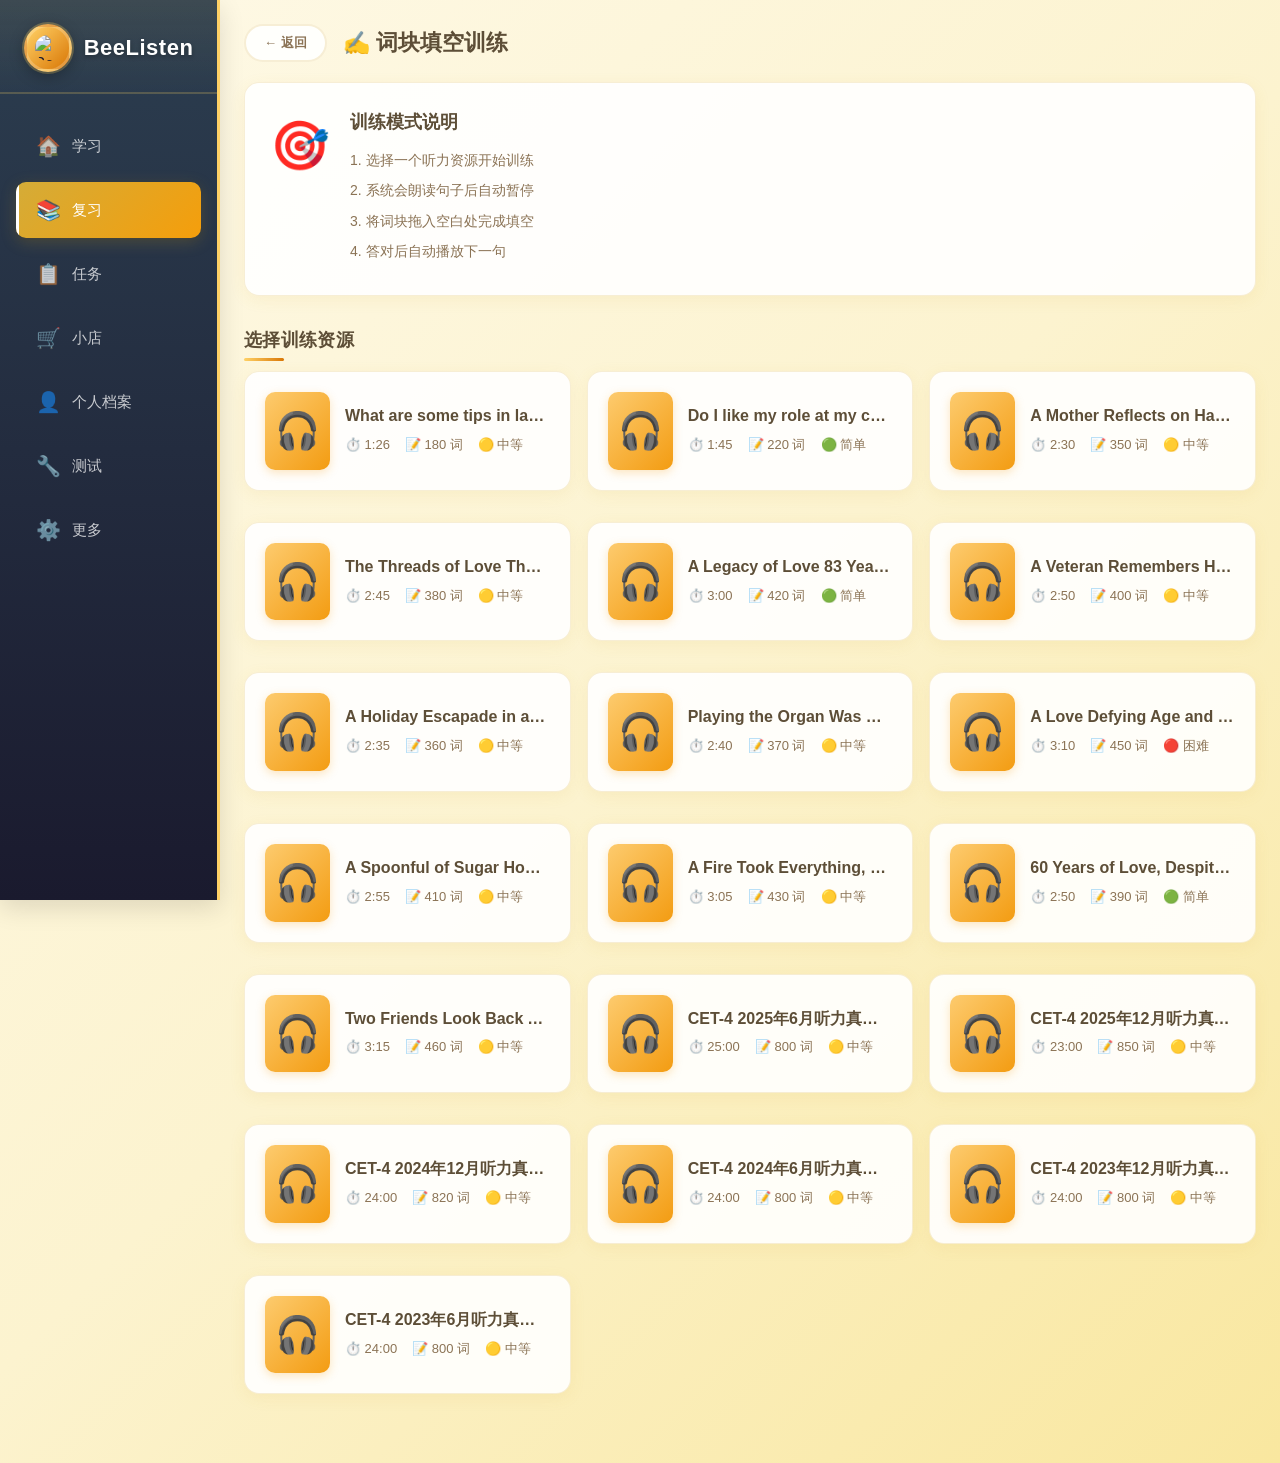
==== word-fill-training.html @ 82bcfa4d "🐝 Beelisten V3 发布 - 考试精听模式 + 词块填空 + 学习报告 + 商店系统" ====
<!DOCTYPE html>
<html lang="zh-CN">
<head>
    <meta charset="UTF-8">
    <meta name="viewport" content="width=device-width, initial-scale=1.0">
    <title>词块填空训练 | BeeListen</title>
    
    <!-- CSS模块化引入 -->
    <link rel="stylesheet" href="../css/variables.css">
    <link rel="stylesheet" href="../css/reset.css">
    <link rel="stylesheet" href="../css/layout.css">
    <link rel="stylesheet" href="../css/sidebar.css">
    <link rel="stylesheet" href="../css/player.css">
    <link rel="stylesheet" href="../css/training.css">
    <link rel="stylesheet" href="../css/components.css">
    <link rel="stylesheet" href="../css/animations.css">
    
    <!-- Phosphor Icons -->
    <script defer src="https://unpkg.com/@phosphor-icons/web@2.1.1/src/index.js"></script>
</head>
<body>
    <div class="container">
        <!-- 侧边栏 -->
        <div class="sidebar">
            <div class="sidebar-header">
                <div class="logo-container">
                    <img src="../assets/images/英语学习 IP 形象设1计.png" alt="BeeListen Logo" class="logo-image">
                    <h1 class="logo">BeeListen</h1>
                </div>
            </div>
            <div class="sidebar-menu">
                <div class="menu-item" data-page="learn">
                    <span class="menu-icon">🏠</span>
                    <span class="menu-text">学习</span>
                </div>
                <div class="menu-item active" data-page="review">
                    <span class="menu-icon">📚</span>
                    <span class="menu-text">复习</span>
                </div>
                <div class="menu-item" data-page="task">
                    <span class="menu-icon">📋</span>
                    <span class="menu-text">任务</span>
                </div>
                <div class="menu-item" data-page="shop">
                    <span class="menu-icon">🛒</span>
                    <span class="menu-text">小店</span>
                </div>
                <div class="menu-item" data-page="profile">
                    <span class="menu-icon">👤</span>
                    <span class="menu-text">个人档案</span>
                </div>
                <div class="menu-item" data-page="test">
                    <span class="menu-icon">🔧</span>
                    <span class="menu-text">测试</span>
                </div>
                <div class="menu-item" data-page="more">
                    <span class="menu-icon">⚙️</span>
                    <span class="menu-text">更多</span>
                </div>
            </div>
        </div>
        
        <!-- 主内容区域 -->
        <div class="main-content">
            <div class="page-content" id="wordFillTrainingPage">
                <!-- 页面头部 -->
                <div class="page-header">
                    <button class="back-btn" onclick="window.location.href='word-fill-select.html'">← 返回选择</button>
                    <h2 id="trainingTitle">✍️ 词块填空训练</h2>
                    <div class="training-progress" id="trainingProgress">1/10</div>
                </div>
                
                <!-- 音频播放器区域 -->
                <div class="training-player-section">
                    <audio id="trainingAudio"></audio>
                    <div class="training-player-controls">
                        <button id="playPauseBtn" class="training-control-btn">
                            <i class="ph ph-play"></i> 播放
                        </button>
                        <button id="replayBtn" class="training-control-btn secondary">
                            <i class="ph ph-repeat"></i> 重播
                        </button>
                        <div class="training-progress-bar">
                            <div class="training-progress-filled" id="progressFilled"></div>
                        </div>
                        <span id="timeDisplay">0:00 / 0:00</span>
                    </div>
                </div>
                
                <!-- 训练练习区域 -->
                <div class="training-exercise-section">
                    <!-- 句子显示区域 -->
                    <div class="sentence-container">
                        <div class="sentence-label">当前句子：</div>
                        <div class="sentence-content" id="sentenceContent">
                            <div class="loading-text">正在加载训练内容...</div>
                        </div>
                        <div class="translation-control">
                            <button id="showTranslationBtn" class="translation-toggle-btn">
                                <i class="ph ph-translate"></i> 显示翻译
                            </button>
                            <div class="sentence-translation hidden" id="sentenceTranslation"></div>
                        </div>
                    </div>
                    
                    <!-- 词块候选区 -->
                    <div class="candidates-container">
                        <div class="candidates-label">拖拽词块填入空白处：</div>
                        <div class="candidates-list" id="candidatesList">
                            <!-- 词块将通过JavaScript动态生成 -->
                        </div>
                    </div>
                    
                    <!-- 操作按钮 -->
                    <div class="training-actions">
                        <!-- 道具区域 -->
                        <div class="training-items-section">
                            <div class="items-label">🎒 道具：</div>
                            <div class="items-list" id="itemsList">
                                <!-- 道具按钮由 JS 动态生成 -->
                            </div>
                        </div>
                        
                        <div class="action-buttons-row">
                            <button id="checkAnswerBtn" class="training-action-btn check-btn">
                                <i class="ph ph-check-circle"></i> 检查答案
                            </button>
                            <button id="nextSentenceBtn" class="training-action-btn next-btn" disabled>
                                <i class="ph ph-arrow-right"></i> 下一句
                            </button>
                            <button id="resetBtn" class="training-action-btn reset-btn">
                                <i class="ph ph-arrow-counter-clockwise"></i> 重置
                            </button>
                        </div>
                    </div>
                    
                    <!-- 结果显示 -->
                    <div class="result-container" id="resultContainer"></div>
                </div>
                
                <!-- 训练统计 -->
                <div class="training-stats">
                    <div class="stat-item">
                        <span class="stat-label">进度</span>
                        <span class="stat-value" id="progressStat">1/10</span>
                    </div>
                    <div class="stat-item">
                        <span class="stat-label">正确</span>
                        <span class="stat-value correct" id="correctStat">0</span>
                    </div>
                    <div class="stat-item">
                        <span class="stat-label">错误</span>
                        <span class="stat-value wrong" id="wrongStat">0</span>
                    </div>
                </div>
            </div>
        </div>
    </div>
    
    <script type="module" src="../js/word-fill-training.js"></script>
</body>
</html>
---- css/variables.css ----
/* ========================================
   CSS变量文件 - 设计系统基础
   
   【用途说明】
   这个文件定义了整个网站的设计系统基础变量，包括：
   - 颜色系统（蜜蜂风格主题色）
   - 间距系统（4px基准）
   - 圆角系统
   - 过渡动画时长
   - 字体系统
   
   【修改指南】
   - 改主题颜色：修改 --honey-* 和 --bee-* 变量
   - 改间距：修改 --space-* 变量
   - 改圆角：修改 --radius-* 变量
   - 改字体：修改 --font-* 变量
   
   【注意事项】
   - 此文件应该在其他CSS文件之前引入
   - 修改此文件会影响全局样式
   ======================================== */

:root {
    /* ========================================
       蜜蜂风格主题色
       ======================================== */
    
    /* 主色调 - 蜂蜜黄系列 */
    --honey-yellow: #FFD166;           /* 主蜂蜜黄 */
    --honey-yellow-light: #FFE4A1;     /* 浅蜂蜜黄 */
    --honey-yellow-dark: #E5B85C;      /* 深蜂蜜黄 */
    
    /* 辅助色 - 蜜蜂黑系列 */
    --bee-black: #1a1a2e;              /* 蜜蜂黑（深色背景） */
    --bee-black-light: #2c3e50;        /* 浅蜜蜂黑 */
    
    /* 背景色 - 蜂巢白系列 */
    --hive-white: #FFFFFF;             /* 纯白 */
    --hive-cream: #FFFDF5;             /* 奶油白 */
    
    /* 强调色 - 蜜蜂棕系列 */
    --bee-brown: #D97706;              /* 蜜蜂棕 */
    --bee-brown-light: #F59E0B;        /* 浅蜜蜂棕 */
    
    /* 其他强调色 */
    --honey-orange: #F97316;           /* 蜂蜜橙 */
    --honey-gold: #d4ac38;             /* 蜂蜜金 */
    
    
    /* ========================================
       语义化色彩变量
       说明：这些变量引用上面的主题色，用于特定场景
       ======================================== */
    --primary: var(--honey-yellow);           /* 主色 */
    --primary-light: var(--honey-yellow-light);
    --primary-dark: var(--honey-yellow-dark);
    --secondary: var(--bee-brown);            /* 次要色 */
    --accent: var(--honey-orange);            /* 强调色 */
    
    /* 文字颜色 */
    --text-primary: var(--bee-black);         /* 主文字 */
    --text-secondary: #5d4e37;                /* 次要文字 */
    --text-muted: #8b7355;                    /* 弱化文字 */
    
    /* 背景颜色 */
    --background: var(--hive-cream);          /* 主背景 */
    --background-alt: #fef9e7;                /* 备用背景 */
    --surface: var(--hive-white);             /* 表面色（卡片等） */
    
    /* 边框和阴影 */
    --border: rgba(212, 172, 56, 0.2);        /* 边框色 */
    --shadow-sm: 0 2px 4px rgba(0, 0, 0, 0.05);
    --shadow-md: 0 4px 12px rgba(0, 0, 0, 0.08);
    --shadow-lg: 0 8px 24px rgba(0, 0, 0, 0.12);
    --shadow-bee: 0 4px 15px rgba(212, 172, 56, 0.25);  /* 蜜蜂风格阴影 */
    
    
    /* ========================================
       间距系统（4px基准）
       说明：使用4px作为基础单位，其他间距是4的倍数
       ======================================== */
    --space-1: 4px;
    --space-2: 8px;
    --space-3: 12px;
    --space-4: 16px;
    --space-5: 20px;
    --space-6: 24px;
    --space-8: 32px;
    --space-10: 40px;
    
    
    /* ========================================
       圆角系统
       ======================================== */
    --radius-sm: 6px;       /* 小圆角（标签等） */
    --radius-md: 10px;      /* 中圆角（按钮等） */
    --radius-lg: 16px;      /* 大圆角（卡片等） */
    --radius-xl: 24px;      /* 超大圆角 */
    --radius-full: 9999px;  /* 全圆（圆形按钮等） */
    
    
    /* ========================================
       过渡动画时长
       ======================================== */
    --transition-fast: 150ms ease;     /* 快速过渡（hover效果） */
    --transition-normal: 250ms ease;   /* 普通过渡 */
    --transition-slow: 350ms ease;     /* 慢速过渡 */
    
    
    /* ========================================
       字体系统
       ======================================== */
    --font-sans: 'Inter', -apple-system, BlinkMacSystemFont, 'Segoe UI', Roboto, sans-serif;
    --font-display: 'Fredoka One', var(--font-sans);
}
---- css/layout.css ----
/* ========================================
   布局文件 - 页面整体布局框架
   
   【用途说明】
   这个文件负责：
   - 整体容器布局（侧边栏 + 主内容区）
   - 全屏模式的布局调整
   - 页面头部区域
   - 页面内容切换
   
   【修改指南】
   - 修改侧边栏宽度：调整.sidebar的width
   - 修改内容区间距：调整.main-content的padding
   - 修改全屏模式行为：调整.container.fullscreen相关样式
   
   【注意事项】
   - 布局修改会影响所有页面
   - 注意保持响应式适配
   ======================================== */

/* ========================================
   主容器布局
   说明：使用flex布局实现侧边栏+主内容区结构
   ======================================== */
.container {
    display: flex;
    min-height: 100vh;
    transition: all var(--transition-normal);
}

/* ========================================
   主内容区域
   说明：主内容区会自动填充剩余空间
   ======================================== */
.main-content {
    flex: 1;
    margin-left: 220px;      /* 与侧边栏宽度对应 */
    padding: var(--space-6);
    min-height: 100vh;
    transition: margin-left var(--transition-normal), padding var(--transition-normal);
    display: flex;
    gap: 25px;
}

/* ========================================
   全屏模式
   说明：隐藏侧边栏时，主内容区占满宽度
   ======================================== */
.container.fullscreen .sidebar {
    transform: translateX(-100%);
}

.container.fullscreen .main-content {
    margin-left: 0;
    padding: 0;
}

/* ========================================
   页面头部
   ======================================== */
.top-header {
    margin-bottom: var(--space-6);
}

.top-header h2 {
    color: var(--hive-white);
    font-size: 26px;
    margin: 0;
    font-weight: 700;
    letter-spacing: 0.3px;
}

/* ========================================
   页面内容切换
   说明：用于多页面切换时隐藏非活动页面
   ======================================== */
.page-content {
    width: 100%;
    animation: fadeIn 0.5s ease-out;
}

.page-content.hidden {
    display: none;
}

/* ========================================
   页面头部（带返回按钮）
   ======================================== */
.page-header {
    display: flex;
    align-items: center;
    margin-bottom: var(--space-5);
    gap: var(--space-4);
}

.page-header h2 {
    color: var(--text-secondary);
    font-size: 22px;
    margin: 0;
    font-weight: 700;
}

/* ========================================
   响应式布局适配
   ======================================== */
@media (max-width: 768px) {
    .main-content {
        margin-left: 0;
        padding: 20px;
    }
}

@media (max-width: 480px) {
    .main-content {
        padding: 15px;
    }
}
---- css/sidebar.css ----
/* ========================================
   侧边栏文件 - 导航栏样式
   
   【用途说明】
   这个文件负责：
   - 侧边栏容器样式
   - Logo区域样式
   - 导航菜单样式
   - 菜单项激活状态
   
   【修改指南】
   - 修改侧边栏颜色：调整.sidebar的background
   - 修改菜单项样式：调整.menu-item相关样式
   - 修改激活状态：调整.menu-item.active样式
   
   【注意事项】
   - 侧边栏宽度修改需要同步修改layout.css中的margin-left
   - 移动端适配已包含在内
   ======================================== */

/* ========================================
   侧边栏容器
   ======================================== */
.sidebar {
    position: fixed;
    left: 0;
    top: 0;
    width: 220px;
    height: 100vh;
    background: linear-gradient(180deg, var(--bee-black-light) 0%, var(--bee-black) 100%);
    border-right: 3px solid var(--primary);
    display: flex;
    flex-direction: column;
    z-index: 1000;
    transition: transform var(--transition-normal);
    box-shadow: var(--shadow-lg);
}

/* ========================================
   侧边栏头部（Logo区域）
   ======================================== */
.sidebar-header {
    padding: var(--space-6) var(--space-5) var(--space-5);
    border-bottom: 2px solid rgba(255, 215, 102, 0.15);
    background: linear-gradient(180deg, rgba(255, 215, 102, 0.08) 0%, transparent 100%);
}

.logo-container {
    display: flex;
    align-items: center;
    justify-content: center;
    gap: var(--space-3);
}

.logo-image {
    width: 48px;
    height: 48px;
    object-fit: contain;
    border-radius: var(--radius-full);
    background: linear-gradient(135deg, var(--primary) 0%, var(--secondary) 100%);
    padding: var(--space-2);
    border: 3px solid rgba(255, 255, 255, 0.2);
    box-shadow: 0 4px 15px rgba(0, 0, 0, 0.3), 0 0 0 2px rgba(255, 215, 102, 0.3);
    transition: transform var(--transition-fast), box-shadow var(--transition-fast);
    animation: beeFloat 3s ease-in-out infinite;
}

.logo-image:hover {
    transform: scale(1.05) rotate(5deg);
    box-shadow: 0 6px 20px rgba(0, 0, 0, 0.4), 0 0 0 3px rgba(255, 215, 102, 0.5);
}

.logo {
    color: var(--hive-white);
    font-size: 22px;
    font-weight: 700;
    margin: 0;
    text-align: center;
    letter-spacing: 0.5px;
    text-shadow: 0 2px 4px rgba(0, 0, 0, 0.3);
}

/* ========================================
   导航菜单
   ======================================== */
.sidebar-menu {
    flex: 1;
    padding: var(--space-4) 0;
}

.menu-item {
    display: flex;
    align-items: center;
    padding: var(--space-3) var(--space-5);
    margin: var(--space-2) var(--space-4);
    cursor: pointer;
    transition: all var(--transition-fast);
    color: rgba(255, 255, 255, 0.75);
    border-radius: var(--radius-md);
    position: relative;
    overflow: hidden;
}

/* 菜单项左侧指示条 */
.menu-item::before {
    content: '';
    position: absolute;
    left: 0;
    top: 0;
    height: 100%;
    width: 3px;
    background: var(--primary);
    transform: scaleY(0);
    transition: transform var(--transition-fast);
}

/* 菜单项悬停状态 */
.menu-item:hover {
    background: rgba(255, 215, 102, 0.12);
    color: var(--hive-white);
    transform: translateX(4px);
}

.menu-item:hover::before {
    transform: scaleY(1);
}

/* 菜单项激活状态 */
.menu-item.active {
    background: linear-gradient(135deg, var(--honey-gold) 0%, var(--bee-brown-light) 100%);
    color: var(--hive-white);
    box-shadow: var(--shadow-bee), 0 2px 8px rgba(0, 0, 0, 0.2);
    font-weight: 600;
}

.menu-item.active::before {
    transform: scaleY(1);
    background: var(--hive-white);
}

/* 菜单图标 */
.menu-icon {
    font-size: 20px;
    margin-right: var(--space-3);
    width: 24px;
    text-align: center;
    transition: transform var(--transition-fast);
    display: flex;
    align-items: center;
    justify-content: center;
}

.menu-icon i {
    font-size: 20px;
    stroke-width: 1.5;
}

.menu-item:hover .menu-icon {
    transform: scale(1.1);
}

/* 菜单文字 */
.menu-text {
    font-size: 15px;
    font-weight: 500;
}

/* ========================================
   响应式适配
   ======================================== */
@media (max-width: 768px) {
    .sidebar {
        transform: translateX(-100%);
        transition: transform 0.3s ease;
    }
    
    .sidebar.active {
        transform: translateX(0);
    }
}
---- css/player.css ----
/* ========================================
   播放器文件 - 音频播放器相关样式
   
   【用途说明】
   这个文件负责：
   - 底部播放器容器
   - 播放控制按钮
   - 进度条样式
   - 音量控制
   - 变速选择器
   - 字幕显示区
   
   【修改指南】
   - 修改播放器高度：调整.podcast-player的padding
   - 修改进度条颜色：调整.progress-filled的background
   - 修改按钮大小：调整.control-btn的width和height
   - 修改变速菜单：调整.speed-dropdown相关样式
   
   【注意事项】
   - 播放器是fixed定位，不影响页面布局
   - 注意进度条的可点击区域设计
   ======================================== */

/* ========================================
   播放器容器（底部固定）
   ======================================== */
.podcast-player {
    position: fixed;
    bottom: 0;
    left: 0;
    right: 0;
    background: linear-gradient(180deg, rgba(255, 253, 245, 0.98) 0%, rgba(254, 249, 231, 0.98) 100%);
    border-top: 3px solid var(--primary);
    padding: var(--space-4) var(--space-6);
    backdrop-filter: blur(20px);
    z-index: 999;
    box-shadow: 0 -8px 30px rgba(0, 0, 0, 0.1);
}

.player-controls {
    display: flex;
    flex-direction: column;
    gap: var(--space-3);
    max-width: 1200px;
    margin: 0 auto;
}

/* 第一行：进度条 */
.first-row {
    display: flex;
    justify-content: center;
    width: 100%;
}

/* 第二行：控制按钮 */
.second-row {
    display: flex;
    align-items: center;
    gap: var(--space-5);
    width: 100%;
}

/* ========================================
   进度条区域
   说明：使用伪元素实现细线效果，但保持可点击区域
   ======================================== */
.progress-section {
    flex: 1;
    display: flex;
    flex-direction: column;
    gap: var(--space-2);
}

.time-display {
    font-size: 13px;
    color: var(--text-muted);
    text-align: center;
    font-weight: 500;
    font-variant-numeric: tabular-nums;
}

/* 进度条容器 - 大点击区域 */
.progress-container {
    height: 20px;
    background: transparent;
    border-radius: var(--radius-full);
    cursor: pointer;
    position: relative;
    pointer-events: auto;
    width: 100%;
    max-width: 1000px;
    display: flex;
    align-items: center;
}

/* 细线轨道 - 通过伪元素实现 */
.progress-container::before {
    content: '';
    position: absolute;
    left: 0;
    right: 0;
    top: 50%;
    transform: translateY(-50%);
    height: 6px;
    background: rgba(139, 115, 85, 0.15);
    border-radius: var(--radius-full);
    pointer-events: none;
    transition: height 0.15s ease;
}

.progress-container:hover::before {
    height: 8px;
}

/* 已播放进度 */
.progress-bar {
    width: 100%;
    height: 6px;
    position: relative;
    pointer-events: none;
    background: transparent;
    border-radius: var(--radius-full);
    transition: height 0.15s ease;
}

.progress-container:hover .progress-bar {
    height: 8px;
}

.progress-filled {
    height: 100%;
    background: linear-gradient(90deg, var(--primary) 0%, var(--secondary) 100%);
    border-radius: var(--radius-full);
    width: 0%;
    transition: width 0.1s linear;
    box-shadow: 0 0 10px rgba(255, 209, 102, 0.5);
    pointer-events: none;
    min-width: 0%;
}

/* ========================================
   播放控制按钮
   ======================================== */
.control-buttons {
    display: flex;
    align-items: center;
    gap: var(--space-3);
}

.control-btn {
    background: var(--surface);
    border: 2px solid var(--border);
    border-radius: 50%;
    width: 44px;
    height: 44px;
    display: flex;
    align-items: center;
    justify-content: center;
    font-size: 16px;
    cursor: pointer;
    transition: all var(--transition-fast);
    color: var(--text-muted);
    box-shadow: var(--shadow-sm);
}

.control-btn:hover {
    background: var(--primary-light);
    border-color: var(--primary);
    color: var(--text-secondary);
    transform: scale(1.1);
    box-shadow: var(--shadow-md);
}

.control-btn:active {
    transform: scale(0.95);
}

/* 播放按钮（主按钮） */
.control-btn.play-btn {
    background: linear-gradient(135deg, var(--honey-gold) 0%, var(--primary) 100%);
    border: 2px solid rgba(255, 255, 255, 0.3);
    width: 52px;
    height: 52px;
    font-size: 20px;
    color: var(--hive-white);
    box-shadow: var(--shadow-bee);
}

.control-btn.play-btn:hover {
    background: linear-gradient(135deg, var(--primary) 0%, var(--primary-light) 100%);
    transform: scale(1.1);
    box-shadow: 0 6px 20px rgba(212, 172, 56, 0.5);
}

/* ========================================
   图标按钮（音量等）
   ======================================== */
.player-icons {
    display: flex;
    align-items: center;
    gap: var(--space-2);
}

.icon-btn {
    padding: var(--space-1);
    background: var(--surface);
    border: 2px solid var(--border);
    border-radius: 50%;
    color: var(--text-muted);
    font-size: 13px;
    cursor: pointer;
    transition: all var(--transition-fast);
    width: 34px;
    height: 34px;
    display: flex;
    align-items: center;
    justify-content: center;
}

.icon-btn:hover {
    background: var(--primary-light);
    border-color: var(--primary);
    color: var(--text-secondary);
    transform: scale(1.1);
    box-shadow: var(--shadow-sm);
}

/* ========================================
   音量控制
   ======================================== */
.volume-control {
    display: flex;
    align-items: center;
    gap: var(--space-2);
}

.volume-slider {
    width: 70px;
    height: 5px;
    border-radius: var(--radius-full);
    background: rgba(139, 115, 85, 0.2);
    outline: none;
    cursor: pointer;
    -webkit-appearance: none;
    -moz-appearance: none;
    appearance: none;
}

.volume-slider::-webkit-slider-thumb {
    -webkit-appearance: none;
    appearance: none;
    width: 14px;
    height: 14px;
    border-radius: 50%;
    background: linear-gradient(135deg, var(--honey-gold) 0%, var(--secondary) 100%);
    cursor: pointer;
    box-shadow: 0 2px 6px rgba(212, 172, 56, 0.4);
    transition: transform var(--transition-fast);
}

.volume-slider::-webkit-slider-thumb:hover {
    transform: scale(1.2);
}

.volume-slider::-moz-range-thumb {
    width: 14px;
    height: 14px;
    border-radius: 50%;
    background: linear-gradient(135deg, var(--honey-gold) 0%, var(--secondary) 100%);
    cursor: pointer;
    border: none;
    box-shadow: 0 2px 6px rgba(212, 172, 56, 0.4);
}

/* ========================================
   变速选择器（下拉菜单）
   ======================================== */
.speed-selector {
    position: relative;
}

.speed-dropdown {
    position: relative;
}

.speed-dropdown-btn {
    display: flex;
    align-items: center;
    gap: 8px;
    padding: 8px 16px;
    background: rgba(255, 255, 255, 0.8);
    border: 1px solid rgba(212, 172, 56, 0.3);
    border-radius: 20px;
    color: #8b7355;
    font-size: 14px;
    cursor: pointer;
    transition: all 0.2s ease;
    min-width: 80px;
    justify-content: space-between;
}

.speed-dropdown-btn:hover {
    background: rgba(255, 255, 255, 0.95);
    border-color: rgba(212, 172, 56, 0.5);
    color: #b8860b;
}

.dropdown-arrow {
    font-size: 10px;
    transition: transform 0.2s ease;
}

.speed-dropdown.open .dropdown-arrow {
    transform: rotate(180deg);
}

/* 变速下拉菜单 */
.speed-dropdown-menu {
    position: absolute;
    bottom: 100%;
    left: 0;
    margin-bottom: 10px;
    background: rgba(255, 255, 255, 0.95);
    border: 1px solid rgba(212, 172, 56, 0.3);
    border-radius: 10px;
    box-shadow: 0 8px 20px rgba(212, 172, 56, 0.2);
    backdrop-filter: blur(10px);
    min-width: 120px;
    max-height: 300px;
    overflow-y: auto;
    z-index: 1000;
    display: none;
}

.speed-dropdown.open .speed-dropdown-menu {
    display: block;
}

.speed-option {
    display: block;
    width: 100%;
    padding: 10px 16px;
    background: transparent;
    border: none;
    color: #5d4e37;
    font-size: 14px;
    text-align: left;
    cursor: pointer;
    transition: all 0.2s ease;
}

.speed-option:hover {
    background: rgba(212, 172, 56, 0.15);
    color: #b8860b;
}

.speed-option.active {
    background: linear-gradient(90deg, #d4ac38 0%, #c9a227 100%);
    color: #ffffff;
}

/* ========================================
   播放器操作按钮
   ======================================== */
.player-actions {
    display: flex;
    gap: 10px;
}

.player-actions .action-btn {
    padding: 8px 16px;
    background: rgba(255, 255, 255, 0.1);
    border: 1px solid rgba(255, 255, 255, 0.2);
    border-radius: 20px;
    color: #ffffff;
    font-size: 14px;
    cursor: pointer;
    transition: all 0.2s ease;
}

.player-actions .action-btn:hover {
    background: rgba(255, 255, 255, 0.2);
    transform: translateY(-2px);
}

/* ========================================
   字幕显示区
   ======================================== */
.subtitle-box {
    background: rgba(255, 255, 255, 0.1);
    border-radius: 15px;
    padding: 30px;
    min-height: 150px;
    display: flex;
    align-items: center;
    justify-content: center;
    margin-bottom: 20px;
    backdrop-filter: blur(10px);
    border: 1px solid rgba(255, 255, 255, 0.2);
}

.subtitle-text {
    font-size: 22px;
    color: #ffffff;
    line-height: 1.6;
    text-align: center;
}

/* ========================================
   响应式适配
   ======================================== */
@media (max-width: 768px) {
    .control-buttons {
        gap: 15px;
    }
    
    .control-btn {
        width: 45px;
        height: 45px;
        font-size: 18px;
    }
    
    .control-btn.play-btn {
        width: 55px;
        height: 55px;
        font-size: 22px;
    }
}

@media (max-width: 480px) {
    .control-buttons {
        gap: 10px;
    }
}
---- css/training.css ----
/* ========================================
   训练模块文件 - 词汇训练和练习
   
   【用途说明】
   这个文件负责：
   - 词汇拖块练习
   - 随机填空练习
   - 词块填空训练
   - 训练播放器样式
   - 难度选择器
   
   【修改指南】
   - 修改词汇块样式：调整.word-block和.fill-candidate
   - 修改练习区样式：调整.training-exercise相关
   - 修改难度按钮：调整.difficulty-btn
   
   【注意事项】
   - 拖拽交互样式影响用户体验
   - 正确/错误状态需要明显区分
   ======================================== */

/* ========================================
   词汇拖块练习区
   ======================================== */
.word-puzzle-section {
    margin-top: 20px;
    padding: 20px;
    background: linear-gradient(135deg, #f8f9fa 0%, #e9ecef 100%);
    border-radius: 15px;
}

.puzzle-header {
    display: flex;
    justify-content: space-between;
    align-items: center;
    margin-bottom: 15px;
    flex-wrap: wrap;
    gap: 10px;
}

.puzzle-title {
    font-size: 16px;
    font-weight: 600;
    color: #333;
}

.puzzle-buttons {
    display: flex;
    gap: 8px;
    flex-wrap: wrap;
}

.puzzle-btn {
    padding: 8px 16px;
    font-size: 13px;
    border: none;
    border-radius: 20px;
    cursor: pointer;
    transition: all 0.2s ease;
    background: rgba(255, 255, 255, 0.2);
    color: #ffffff;
    box-shadow: 0 2px 8px rgba(0, 0, 0, 0.2);
}

.puzzle-btn:hover {
    transform: translateY(-2px);
    box-shadow: 0 4px 12px rgba(0, 0, 0, 0.3);
    background: rgba(255, 255, 255, 0.3);
}

.puzzle-btn-check {
    background: linear-gradient(135deg, #28a745 0%, #20c997 100%);
    color: white;
}

.puzzle-btn-check:hover {
    box-shadow: 0 4px 12px rgba(40, 167, 69, 0.4);
}

.puzzle-btn-reset {
    background: linear-gradient(135deg, #4a6fa5 0%, #5e8bca 100%);
    color: white;
}

.puzzle-btn-reset:hover {
    box-shadow: 0 4px 12px rgba(74, 111, 165, 0.4);
}

/* 词汇块容器 */
.word-blocks {
    display: flex;
    flex-wrap: wrap;
    gap: 10px;
    min-height: 60px;
    padding: 15px;
    background: rgba(255, 255, 255, 0.1);
    border-radius: 10px;
    border: 2px dashed rgba(255, 255, 255, 0.3);
    align-items: center;
}

.puzzle-placeholder {
    color: #999;
    font-size: 14px;
    width: 100%;
    text-align: center;
}

/* 单个词汇块 */
.word-block {
    padding: 10px 18px;
    background: linear-gradient(135deg, #74b9ff 0%, #0984e3 100%);
    color: white;
    border-radius: 25px;
    font-size: 16px;
    font-weight: 500;
    cursor: grab;
    user-select: none;
    transition: all 0.2s ease;
    box-shadow: 0 3px 10px rgba(9, 132, 227, 0.3);
}

.word-block:hover {
    transform: translateY(-3px) scale(1.05);
    box-shadow: 0 6px 15px rgba(9, 132, 227, 0.4);
}

.word-block:active {
    cursor: grabbing;
    transform: scale(1.1);
}

/* 词汇块状态 */
.word-block.correct {
    background: linear-gradient(135deg, #00b894 0%, #00cec9 100%);
    box-shadow: 0 3px 10px rgba(0, 184, 148, 0.4);
}

.word-block.incorrect {
    background: linear-gradient(135deg, #e17055 0%, #d63031 100%);
    box-shadow: 0 3px 10px rgba(214, 48, 49, 0.4);
    animation: shake 0.5s ease;
}

.word-block.sortable-ghost {
    opacity: 0.4;
}

.word-block.sortable-drag {
    opacity: 1;
}

/* 练习结果 */
.puzzle-result {
    margin-top: 15px;
    padding: 12px 20px;
    border-radius: 10px;
    text-align: center;
    font-size: 16px;
    font-weight: 600;
    display: none;
}

.puzzle-result.show {
    display: block;
    animation: popIn 0.3s ease;
}

.puzzle-result.correct {
    background: linear-gradient(135deg, #d4edda 0%, #c3e6cb 100%);
    color: #155724;
}

.puzzle-result.incorrect {
    background: linear-gradient(135deg, #f8d7da 0%, #f5c6cb 100%);
    color: #721c24;
}

/* ========================================
   随机填空练习区
   ======================================== */
.fill-blank-section {
    margin-top: 20px;
    padding: 20px;
    background: rgba(255, 255, 255, 0.1);
    border-radius: 15px;
    backdrop-filter: blur(10px);
    border: 1px solid rgba(255, 255, 255, 0.2);
}

.fill-header {
    display: flex;
    justify-content: space-between;
    align-items: center;
    margin-bottom: 15px;
    flex-wrap: wrap;
    gap: 10px;
}

.fill-title {
    font-size: 16px;
    font-weight: 600;
    color: #ffffff;
}

.fill-buttons {
    display: flex;
    gap: 8px;
    flex-wrap: wrap;
}

/* 填空句子 */
.fill-sentence {
    display: flex;
    flex-wrap: wrap;
    align-items: center;
    gap: 8px;
    min-height: 60px;
    padding: 15px;
    background: rgba(255, 255, 255, 0.1);
    border-radius: 10px;
    border: 2px solid rgba(255, 255, 255, 0.2);
    line-height: 2.2;
}

.fill-word {
    font-size: 18px;
    color: #ffffff;
}

/* 填空槽位 */
.fill-slot {
    display: inline-flex;
    align-items: center;
    justify-content: center;
    min-width: 80px;
    height: 38px;
    padding: 5px 15px;
    background: rgba(255, 255, 255, 0.1);
    border: 2px dashed #e67e22;
    border-radius: 6px;
    font-size: 16px;
    color: #e67e22;
    transition: all 0.2s ease;
}

.fill-slot:empty::before {
    content: '______';
    color: #999;
}

.fill-slot.has-word {
    background: linear-gradient(135deg, #fdcb6e 0%, #e67e22 100%);
    border-style: solid;
    color: white;
    font-weight: 500;
}

.fill-slot.correct {
    background: linear-gradient(135deg, #00b894 0%, #00cec9 100%);
    border-color: #00b894;
}

.fill-slot.incorrect {
    background: linear-gradient(135deg, #e17055 0%, #d63031 100%);
    border-color: #d63031;
    animation: shake 0.5s ease;
}

.fill-slot.drag-over {
    transform: scale(1.1);
    border-color: #e67e22;
    box-shadow: 0 0 10px rgba(230, 126, 34, 0.5);
}

/* 填空候选项 */
.fill-candidates {
    display: flex;
    flex-wrap: wrap;
    gap: 10px;
    min-height: 50px;
    padding: 15px;
    margin-top: 15px;
    background: rgba(255, 255, 255, 0.1);
    border-radius: 10px;
    border: 2px dashed rgba(255, 255, 255, 0.3);
    align-items: center;
}

.fill-candidate {
    padding: 10px 18px;
    background: linear-gradient(135deg, #fdcb6e 0%, #f39c12 100%);
    color: white;
    border-radius: 6px;
    font-size: 16px;
    font-weight: 500;
    cursor: grab;
    user-select: none;
    transition: all 0.2s ease;
    box-shadow: 0 3px 10px rgba(243, 156, 18, 0.3);
}

.fill-candidate:hover {
    transform: translateY(-3px) scale(1.05);
    box-shadow: 0 6px 15px rgba(243, 156, 18, 0.4);
}

.fill-candidate:active {
    cursor: grabbing;
}

.fill-candidate.used {
    opacity: 0.4;
    pointer-events: none;
}

.fill-candidate.sortable-ghost {
    opacity: 0.4;
}

/* 填空结果 */
.fill-result {
    margin-top: 15px;
    padding: 12px 20px;
    border-radius: 10px;
    text-align: center;
    font-size: 16px;
    font-weight: 600;
    display: none;
}

.fill-result.show {
    display: block;
    animation: popIn 0.3s ease;
}

.fill-result.correct {
    background: linear-gradient(135deg, #d4edda 0%, #c3e6cb 100%);
    color: #155724;
}

.fill-result.incorrect {
    background: linear-gradient(135deg, #f8d7da 0%, #f5c6cb 100%);
    color: #721c24;
}

/* 槽位中单词 */
.slot-word {
    display: inline-block;
    padding: 2px 8px;
    background: transparent;
    color: inherit;
    border-radius: 4px;
    font-weight: 500;
    cursor: grab;
    user-select: none;
    transition: all 0.2s ease;
    font-size: 16px;
}

.slot-word:hover {
    transform: scale(1.05);
}

.slot-word:active {
    cursor: grabbing;
}

/* ========================================
   词块填空训练模块
   ======================================== */
.word-fill-module {
    margin-bottom: 30px;
    animation: fadeIn 0.3s ease;
}

.module-header {
    display: flex;
    align-items: center;
    gap: 20px;
    margin-bottom: 25px;
    padding-bottom: 15px;
    border-bottom: 2px solid rgba(212, 172, 56, 0.2);
}

/* 资源选择区域 */
.resource-selection-area {
    animation: fadeIn 0.3s ease;
}

.training-area {
    animation: fadeIn 0.3s ease;
}

.training-info {
    display: flex;
    justify-content: space-between;
    align-items: center;
    margin-bottom: 20px;
    padding: 15px 20px;
    background: rgba(255, 255, 255, 0.85);
    border-radius: 12px;
    border: 1px solid rgba(212, 172, 56, 0.2);
}

.training-resource-title {
    font-size: 18px;
    font-weight: 600;
    color: #5d4e37;
}

.training-progress-indicator {
    padding: 8px 16px;
    background: rgba(212, 172, 56, 0.15);
    border-radius: 20px;
    font-size: 14px;
    font-weight: 600;
    color: #b8860b;
}

.training-footer {
    margin-top: 20px;
    padding-top: 20px;
    border-top: 1px solid rgba(212, 172, 56, 0.2);
    text-align: center;
}

/* 资源选择 */
.resource-selection {
    margin-bottom: 30px;
}

.resource-selection-header {
    display: flex;
    align-items: center;
    gap: 20px;
    margin-bottom: 20px;
}

.resource-list {
    display: grid;
    grid-template-columns: repeat(auto-fill, minmax(260px, 1fr));
    gap: 16px;
    margin-top: 0;
}

/* 资源卡片 */
.resource-card {
    background: rgba(255, 255, 255, 0.95);
    border-radius: 12px;
    padding: 16px;
    cursor: pointer;
    transition: all 0.3s ease;
    border: 1px solid rgba(212, 172, 56, 0.15);
    box-shadow: 0 2px 8px rgba(212, 172, 56, 0.08);
    position: relative;
    overflow: hidden;
}

.resource-card::before {
    content: '';
    position: absolute;
    top: 0;
    left: 0;
    width: 100%;
    height: 3px;
    background: linear-gradient(90deg, #d4ac38 0%, #f39c12 100%);
    opacity: 0;
    transition: opacity 0.3s ease;
}

.resource-card:hover {
    transform: translateY(-4px);
    background: rgba(255, 255, 255, 1);
    box-shadow: 0 8px 20px rgba(212, 172, 56, 0.15);
    border-color: rgba(212, 172, 56, 0.3);
}

.resource-card:hover::before {
    opacity: 1;
}

.resource-card.selected {
    border-color: #d4ac38;
    background: rgba(212, 172, 56, 0.08);
    box-shadow: 0 6px 18px rgba(212, 172, 56, 0.2);
}

.resource-card.selected::before {
    opacity: 1;
}

.resource-card-header {
    display: flex;
    align-items: center;
    gap: 12px;
    position: relative;
    z-index: 1;
}

.resource-icon {
    font-size: 36px;
    background: linear-gradient(135deg, #fdcb6e 0%, #f39c12 100%);
    border-radius: 10px;
    padding: 10px;
    box-shadow: 0 3px 10px rgba(243, 156, 18, 0.25);
    transition: all 0.3s ease;
    flex-shrink: 0;
}

.resource-card:hover .resource-icon {
    transform: scale(1.05);
    box-shadow: 0 4px 12px rgba(243, 156, 18, 0.35);
}

.resource-icon i {
    font-size: 40px;
    stroke-width: 1.5;
}

.resource-info {
    flex: 1;
    min-width: 0;
}

.resource-title {
    font-size: 15px;
    font-weight: 600;
    color: #5d4e37;
    margin-bottom: 6px;
    line-height: 1.3;
    white-space: nowrap;
    overflow: hidden;
    text-overflow: ellipsis;
}

.resource-meta {
    display: flex;
    gap: 12px;
    font-size: 12px;
    color: rgba(139, 115, 85, 0.7);
    font-weight: 500;
}

/* ========================================
   训练界面
   ======================================== */
.training-interface {
    margin-bottom: 30px;
}

.training-header {
    display: flex;
    align-items: center;
    justify-content: space-between;
    margin-bottom: 20px;
    gap: 20px;
    flex-wrap: wrap;
}

.training-progress {
    padding: 8px 16px;
    background: rgba(212, 172, 56, 0.15);
    border-radius: 20px;
    font-size: 14px;
    font-weight: 600;
    color: #b8860b;
}

/* 训练播放器 */
.training-player {
    background: rgba(255, 255, 255, 0.85);
    border-radius: 15px;
    padding: 20px;
    margin-bottom: 20px;
    border: 1px solid rgba(212, 172, 56, 0.2);
    box-shadow: 0 4px 15px rgba(212, 172, 56, 0.1);
}

.training-player-controls {
    display: flex;
    align-items: center;
    gap: 15px;
}

.training-control-btn {
    padding: 12px 24px;
    background: linear-gradient(135deg, #d4ac38 0%, #c9a227 100%);
    border: none;
    border-radius: 25px;
    color: white;
    font-size: 14px;
    font-weight: 600;
    cursor: pointer;
    transition: all 0.3s ease;
    box-shadow: 0 4px 15px rgba(212, 172, 56, 0.4);
    white-space: nowrap;
}

.training-control-btn:hover {
    transform: translateY(-2px);
    box-shadow: 0 6px 20px rgba(212, 172, 56, 0.5);
}

.training-control-btn:disabled {
    opacity: 0.5;
    cursor: not-allowed;
    transform: none;
}

.training-progress-bar {
    flex: 1;
    height: 8px;
    background: rgba(212, 172, 56, 0.2);
    border-radius: 4px;
    overflow: hidden;
}

.training-progress-filled {
    height: 100%;
    background: linear-gradient(90deg, #ffd966 0%, #ffb347 100%);
    width: 0%;
    transition: width 0.1s ease;
}

#trainingTimeDisplay {
    font-size: 13px;
    color: #8b7355;
    white-space: nowrap;
    min-width: 100px;
    text-align: right;
}

/* 训练练习区 */
.training-exercise {
    background: rgba(255, 255, 255, 0.85);
    border-radius: 15px;
    padding: 25px;
    border: 1px solid rgba(212, 172, 56, 0.2);
    box-shadow: 0 4px 15px rgba(212, 172, 56, 0.1);
}

.training-sentence {
    display: flex;
    flex-wrap: wrap;
    align-items: center;
    gap: 10px;
    min-height: 80px;
    padding: 20px;
    background: rgba(254, 249, 231, 0.6);
    border-radius: 10px;
    border: 2px solid rgba(212, 172, 56, 0.3);
    margin-bottom: 20px;
    line-height: 1.8;
}

.training-word {
    font-size: 18px;
    color: #5d4e37;
}

.training-slot {
    display: inline-flex;
    align-items: center;
    justify-content: center;
    min-width: 100px;
    height: 40px;
    padding: 5px 15px;
    background: rgba(255, 255, 255, 0.5);
    border: 2px dashed #e67e22;
    border-radius: 8px;
    font-size: 16px;
    color: #e67e22;
    transition: all 0.2s ease;
}

.training-slot:empty::before {
    content: '______';
    color: #999;
}

.training-slot.has-word {
    background: linear-gradient(135deg, #fdcb6e 0%, #e67e22 100%);
    border-style: solid;
    color: white;
    font-weight: 500;
}

.training-slot.correct {
    background: linear-gradient(135deg, #00b894 0%, #00cec9 100%);
    border-color: #00b894;
}

.training-slot.incorrect {
    background: linear-gradient(135deg, #e17055 0%, #d63031 100%);
    border-color: #d63031;
    animation: shake 0.5s ease;
}

.training-slot.drag-over {
    transform: scale(1.1);
    border-color: #e67e22;
    box-shadow: 0 0 10px rgba(230, 126, 34, 0.5);
}

.training-candidates {
    display: flex;
    flex-wrap: wrap;
    gap: 12px;
    min-height: 60px;
    padding: 20px;
    background: rgba(255, 255, 255, 0.5);
    border-radius: 10px;
    border: 2px dashed rgba(212, 172, 56, 0.3);
    margin-bottom: 20px;
}

.training-candidate {
    padding: 12px 20px;
    background: linear-gradient(135deg, #fdcb6e 0%, #f39c12 100%);
    color: white;
    border-radius: 8px;
    font-size: 16px;
    font-weight: 500;
    cursor: grab;
    user-select: none;
    transition: all 0.2s ease;
    box-shadow: 0 3px 10px rgba(243, 156, 18, 0.3);
}

.training-candidate:hover {
    transform: translateY(-3px) scale(1.05);
    box-shadow: 0 6px 15px rgba(243, 156, 18, 0.4);
}

.training-candidate:active {
    cursor: grabbing;
}

.training-candidate.used {
    opacity: 0.4;
    pointer-events: none;
}

/* 训练按钮 */
.training-buttons {
    display: flex;
    gap: 15px;
    justify-content: center;
    flex-wrap: wrap;
    margin-bottom: 20px;
}

.training-btn {
    padding: 12px 24px;
    border: none;
    border-radius: 25px;
    font-size: 14px;
    font-weight: 600;
    cursor: pointer;
    transition: all 0.3s ease;
}

.training-btn-check {
    background: linear-gradient(135deg, #2ecc71 0%, #27ae60 100%);
    color: white;
    box-shadow: 0 4px 15px rgba(46, 204, 113, 0.4);
}

.training-btn-check:hover {
    transform: translateY(-2px);
    box-shadow: 0 6px 20px rgba(46, 204, 113, 0.5);
}

.training-btn-next {
    background: linear-gradient(135deg, #d4ac38 0%, #c9a227 100%);
    color: white;
    box-shadow: 0 4px 15px rgba(212, 172, 56, 0.4);
}

.training-btn-next:hover {
    transform: translateY(-2px);
    box-shadow: 0 6px 20px rgba(212, 172, 56, 0.5);
}

.training-btn-reset {
    background: rgba(255, 255, 255, 0.8);
    border: 2px solid rgba(212, 172, 56, 0.4);
    color: #8b7355;
}

.training-btn-reset:hover {
    background: rgba(255, 255, 255, 1);
    border-color: rgba(212, 172, 56, 0.6);
    color: #b8860b;
    transform: translateY(-2px);
}

.training-result {
    padding: 15px 20px;
    border-radius: 10px;
    text-align: center;
    font-size: 16px;
    font-weight: 600;
    display: none;
}

.training-result.show {
    display: block;
    animation: popIn 0.3s ease;
}

.training-result.correct {
    background: linear-gradient(135deg, #d4edda 0%, #c3e6cb 100%);
    color: #155724;
}

.training-result.incorrect {
    background: linear-gradient(135deg, #f8d7da 0%, #f5c6cb 100%);
    color: #721c24;
}

/* ========================================
   单词训练区域
   ======================================== */
.word-train-section {
    margin-top: 20px;
    padding: 20px;
    background: rgba(255, 255, 255, 0.85);
    border-radius: 15px;
    backdrop-filter: blur(10px);
    border: 1px solid rgba(212, 172, 56, 0.2);
    box-shadow: 0 4px 15px rgba(212, 172, 56, 0.1);
}

.word-train-section.hidden {
    display: none;
}

.word-train-header {
    display: flex;
    justify-content: space-between;
    align-items: center;
    margin-bottom: 15px;
    flex-wrap: wrap;
    gap: 10px;
}

.word-train-title {
    font-size: 16px;
    font-weight: 600;
    color: #ffffff;
}

.word-train-buttons {
    display: flex;
    gap: 8px;
    flex-wrap: wrap;
}

/* 难度选择器 */
.difficulty-selector {
    display: flex;
    align-items: center;
    gap: 8px;
}

.difficulty-btn {
    padding: 6px 12px;
    background: rgba(255, 255, 255, 0.2);
    border: 1px solid rgba(255, 255, 255, 0.3);
    border-radius: 15px;
    color: #ffffff;
    font-size: 12px;
    font-weight: 500;
    cursor: pointer;
    transition: all 0.2s ease;
}

.difficulty-btn:hover {
    background: rgba(255, 255, 255, 0.3);
    transform: translateY(-2px);
}

.difficulty-btn.active {
    background: linear-gradient(135deg, #d4ac38 0%, #c9a227 100%);
    border: none;
    color: #ffffff;
    box-shadow: 0 2px 8px rgba(212, 172, 56, 0.4);
}

/* ========================================
   响应式适配
   ======================================== */
@media (max-width: 768px) {
    .training-player-controls {
        flex-wrap: wrap;
    }
    
    .training-progress-bar {
        order: 1;
        width: 100%;
        min-width: unset;
        margin-top: 10px;
    }
    
    #trainingTimeDisplay {
        order: 2;
        min-width: unset;
    }
    
    .training-buttons {
        flex-direction: column;
        align-items: stretch;
    }
    
    .training-btn {
        width: 100%;
        text-align: center;
    }
    
    .module-header {
        flex-direction: column;
        align-items: flex-start;
        gap: 15px;
    }
    
    .training-info {
        flex-direction: column;
        align-items: flex-start;
        gap: 10px;
    }
    
    .resource-list {
        grid-template-columns: 1fr;
    }
    
    /* 单词训练区域移动端适配 */
    .word-train-header {
        flex-direction: column;
        align-items: flex-start;
        gap: 10px;
    }
    
    .word-train-header > div {
        width: 100%;
        flex-direction: column;
        align-items: flex-start;
        gap: 10px;
    }
    
    .word-train-buttons {
        width: 100%;
        flex-wrap: wrap;
        gap: 8px;
    }
    
    .puzzle-btn {
        flex: 1;
        min-width: 100px;
        text-align: center;
    }
    
    .fill-sentence {
        gap: 6px;
        padding: 12px;
    }
    
    .fill-word {
        font-size: 16px;
    }
    
    .fill-slot {
        min-width: 60px;
        height: 32px;
        padding: 4px 12px;
        font-size: 14px;
    }
    
    .fill-candidates {
        gap: 8px;
        padding: 12px;
    }
    
    .fill-candidate {
        padding: 8px 14px;
        font-size: 14px;
    }
    
    .difficulty-selector {
        flex-wrap: wrap;
        gap: 6px;
    }
    
    .difficulty-btn {
        font-size: 11px;
        padding: 4px 10px;
    }
}

@media (max-width: 480px) {
    .training-sentence {
        padding: 15px;
        gap: 8px;
    }
    
    .training-word {
        font-size: 16px;
    }
    
    .training-slot {
        min-width: 80px;
        height: 36px;
        font-size: 14px;
    }
    
    .training-candidate {
        padding: 10px 16px;
        font-size: 14px;
    }
    
    .training-candidates {
        padding: 15px;
        gap: 10px;
    }
    
    .training-control-btn {
        padding: 10px 20px;
        font-size: 13px;
    }
    
    .training-btn {
        padding: 10px 20px;
        font-size: 13px;
    }
    
    .resource-card {
        padding: 15px;
    }
    
    .resource-icon {
        font-size: 32px;
        padding: 8px;
    }
    
    .resource-title {
        font-size: 15px;
    }
    
    .resource-meta {
        font-size: 12px;
    }
}

/* ========================================
   词块填空训练选择页面样式
   ======================================== */
.training-intro {
    margin-bottom: 30px;
}

.intro-card {
    background: rgba(255, 255, 255, 0.9);
    border-radius: 15px;
    padding: 25px;
    display: flex;
    align-items: flex-start;
    gap: 20px;
    border: 1px solid rgba(212, 172, 56, 0.2);
    box-shadow: 0 4px 15px rgba(212, 172, 56, 0.1);
}

.intro-icon {
    font-size: 48px;
    flex-shrink: 0;
}

.intro-content h3 {
    color: #5d4e37;
    margin-bottom: 12px;
    font-size: 18px;
}

.intro-content p {
    color: #8b7355;
    margin-bottom: 8px;
    font-size: 14px;
}

/* 未完成训练区域 */
.unfinished-section {
    background: rgba(255, 255, 255, 0.9);
    border-radius: 15px;
    padding: 20px;
    margin-bottom: 25px;
    border: 2px solid rgba(46, 204, 113, 0.3);
    box-shadow: 0 4px 15px rgba(46, 204, 113, 0.1);
}

.unfinished-section.hidden {
    display: none;
}

.unfinished-card {
    display: flex;
    align-items: center;
    gap: 15px;
    padding: 15px;
    background: rgba(254, 249, 231, 0.6);
    border-radius: 10px;
    margin-top: 10px;
}

.unfinished-icon {
    font-size: 32px;
}

.unfinished-info {
    flex: 1;
}

.unfinished-title {
    font-weight: 600;
    color: #5d4e37;
    margin-bottom: 5px;
}

.unfinished-progress {
    font-size: 13px;
    color: #8b7355;
}

.continue-btn {
    padding: 10px 20px;
    background: linear-gradient(135deg, #2ecc71 0%, #27ae60 100%);
    border: none;
    border-radius: 20px;
    color: white;
    font-weight: 600;
    cursor: pointer;
    transition: all 0.3s ease;
}

.continue-btn:hover {
    transform: translateY(-2px);
    box-shadow: 0 4px 12px rgba(46, 204, 113, 0.4);
}

/* 资源卡片 */
.resource-card {
    background: rgba(255, 255, 255, 0.9);
    border-radius: 15px;
    padding: 20px;
    margin-bottom: 15px;
    border: 1px solid rgba(212, 172, 56, 0.2);
    box-shadow: 0 4px 15px rgba(212, 172, 56, 0.1);
    cursor: pointer;
    transition: all 0.3s ease;
}

.resource-card:hover {
    transform: translateY(-3px);
    box-shadow: 0 8px 25px rgba(212, 172, 56, 0.2);
    border-color: rgba(212, 172, 56, 0.4);
}

.resource-card-header {
    display: flex;
    align-items: center;
    gap: 15px;
}

.resource-icon {
    font-size: 36px;
}

.resource-info {
    flex: 1;
}

.resource-title {
    font-weight: 600;
    color: #5d4e37;
    margin-bottom: 8px;
    font-size: 16px;
}

.resource-meta {
    display: flex;
    gap: 15px;
    font-size: 13px;
    color: #8b7355;
}

.progress-badge {
    background: linear-gradient(135deg, #2ecc71 0%, #27ae60 100%);
    color: white;
    padding: 5px 12px;
    border-radius: 15px;
    font-size: 12px;
    font-weight: 600;
}

/* 分段列表 */
.resource-segments {
    margin-top: 15px;
    border-top: 1px solid rgba(212, 172, 56, 0.2);
    padding-top: 15px;
}

.resource-segments.hidden {
    display: none;
}

.segments-header {
    display: flex;
    justify-content: space-between;
    align-items: center;
    margin-bottom: 10px;
    font-size: 14px;
    color: #8b7355;
}

.train-all-btn {
    padding: 6px 15px;
    background: linear-gradient(135deg, #d4ac38 0%, #c9a227 100%);
    border: none;
    border-radius: 15px;
    color: white;
    font-size: 12px;
    font-weight: 600;
    cursor: pointer;
    transition: all 0.3s ease;
}

.train-all-btn:hover {
    transform: translateY(-1px);
}

.segments-list {
    display: flex;
    flex-direction: column;
    gap: 8px;
}

.segment-item {
    display: flex;
    align-items: center;
    justify-content: space-between;
    padding: 12px 15px;
    background: rgba(254, 249, 231, 0.6);
    border-radius: 10px;
    cursor: pointer;
    transition: all 0.2s ease;
    border: 2px solid transparent;
}

.segment-item:hover {
    background: rgba(254, 249, 231, 0.9);
    border-color: rgba(212, 172, 56, 0.3);
}

.segment-item.completed {
    opacity: 0.6;
}

.segment-item.current {
    border-color: #d4ac38;
    background: rgba(212, 172, 56, 0.15);
}

.segment-name {
    font-weight: 500;
    color: #5d4e37;
}

.segment-info {
    display: flex;
    gap: 15px;
    font-size: 12px;
    color: #8b7355;
}

.segment-check {
    color: #27ae60;
    font-size: 18px;
}

.segments-loading,
.segments-error {
    padding: 20px;
    text-align: center;
    color: #8b7355;
}

/* 分段选择器（训练页面） */
.segment-selector {
    display: flex;
    flex-wrap: wrap;
    gap: 10px;
    margin-bottom: 20px;
    padding: 15px;
    background: rgba(255, 255, 255, 0.9);
    border-radius: 15px;
    border: 1px solid rgba(212, 172, 56, 0.2);
}

.segment-tab {
    display: flex;
    flex-direction: column;
    align-items: center;
    padding: 12px 20px;
    background: rgba(254, 249, 231, 0.6);
    border-radius: 10px;
    cursor: pointer;
    transition: all 0.2s ease;
    border: 2px solid transparent;
    min-width: 100px;
}

.segment-tab:hover {
    background: rgba(254, 249, 231, 0.9);
    border-color: rgba(212, 172, 56, 0.3);
}

.segment-tab.active {
    background: linear-gradient(135deg, #d4ac38 0%, #c9a227 100%);
    color: white;
    border-color: #d4ac38;
}

.segment-tab-name {
    font-weight: 600;
    font-size: 14px;
    margin-bottom: 5px;
}

.segment-tab-duration {
    font-size: 12px;
    opacity: 0.8;
}

/* 分段完成提示 */
.segment-complete {
    text-align: center;
    padding: 40px 20px;
}

.segment-complete .complete-icon {
    font-size: 64px;
    margin-bottom: 20px;
}

.segment-complete h3 {
    color: #5d4e37;
    margin-bottom: 15px;
    font-size: 24px;
}

.segment-complete p {
    color: #8b7355;
    margin-bottom: 10px;
    font-size: 16px;
}

.empty-state {
    text-align: center;
    padding: 60px 20px;
    color: #8b7355;
}

.empty-icon {
    font-size: 64px;
    margin-bottom: 20px;
}

.empty-text {
    font-size: 16px;
}

/* ========================================
   词块填空训练界面样式
   ======================================== */
.training-player-section {
    background: rgba(255, 255, 255, 0.9);
    border-radius: 15px;
    padding: 20px;
    margin-bottom: 25px;
    border: 1px solid rgba(212, 172, 56, 0.2);
    box-shadow: 0 4px 15px rgba(212, 172, 56, 0.1);
}

.training-player-controls {
    display: flex;
    align-items: center;
    gap: 15px;
    flex-wrap: wrap;
}

.training-control-btn {
    padding: 12px 24px;
    background: linear-gradient(135deg, #d4ac38 0%, #c9a227 100%);
    border: none;
    border-radius: 25px;
    color: white;
    font-size: 14px;
    font-weight: 600;
    cursor: pointer;
    transition: all 0.3s ease;
    box-shadow: 0 4px 15px rgba(212, 172, 56, 0.4);
    display: flex;
    align-items: center;
    gap: 8px;
}

.training-control-btn:hover {
    transform: translateY(-2px);
    box-shadow: 0 6px 20px rgba(212, 172, 56, 0.5);
}

.training-control-btn.secondary {
    background: rgba(255, 255, 255, 0.8);
    border: 2px solid rgba(212, 172, 56, 0.4);
    color: #8b7355;
    box-shadow: none;
}

.training-control-btn.secondary:hover {
    background: rgba(255, 255, 255, 1);
    border-color: rgba(212, 172, 56, 0.6);
    color: #b8860b;
}

.training-control-btn:disabled {
    opacity: 0.5;
    cursor: not-allowed;
    transform: none;
}

.training-exercise-section {
    background: rgba(255, 255, 255, 0.9);
    border-radius: 15px;
    padding: 25px;
    margin-bottom: 25px;
    border: 1px solid rgba(212, 172, 56, 0.2);
    box-shadow: 0 4px 15px rgba(212, 172, 56, 0.1);
}

.sentence-container {
    margin-bottom: 25px;
}

.sentence-label {
    font-size: 14px;
    color: #8b7355;
    margin-bottom: 10px;
    font-weight: 500;
}

.sentence-content {
    background: rgba(254, 249, 231, 0.6);
    border-radius: 12px;
    padding: 20px;
    border: 2px solid rgba(212, 172, 56, 0.3);
    font-size: 18px;
    line-height: 2;
    color: #5d4e37;
    min-height: 80px;
}

.loading-text {
    text-align: center;
    color: #8b7355;
    padding: 20px;
}

.sentence-translation {
    background: rgba(255, 255, 255, 0.5);
    border-radius: 8px;
    padding: 12px 20px;
    margin-top: 12px;
    font-size: 15px;
    color: #8b7355;
    border-left: 3px solid #d4ac38;
    line-height: 1.6;
}

.sentence-translation.hidden {
    display: none;
}

.translation-control {
    margin-top: 15px;
}

.translation-toggle-btn {
    display: inline-flex;
    align-items: center;
    gap: 6px;
    padding: 8px 16px;
    background: linear-gradient(135deg, #fef3c7 0%, #fde68a 100%);
    border: 1px solid #d4ac38;
    border-radius: 20px;
    font-size: 14px;
    color: #92400e;
    cursor: pointer;
    transition: all 0.2s ease;
    font-weight: 500;
}

.translation-toggle-btn:hover:not(:disabled) {
    background: linear-gradient(135deg, #fde68a 0%, #fcd34d 100%);
    transform: translateY(-1px);
    box-shadow: 0 2px 8px rgba(212, 172, 56, 0.3);
}

.translation-toggle-btn:disabled {
    opacity: 0.5;
    cursor: not-allowed;
}

.translation-toggle-btn i {
    font-size: 16px;
}

/* 训练填空样式 */
.training-blank {
    display: inline-flex;
    align-items: center;
    justify-content: center;
    min-width: 100px;
    height: 40px;
    padding: 5px 15px;
    background: rgba(255, 255, 255, 0.8);
    border: 2px dashed #e67e22;
    border-radius: 8px;
    font-size: 16px;
    color: #e67e22;
    font-weight: 600;
    cursor: pointer;
    transition: all 0.2s ease;
    margin: 0 4px;
    vertical-align: middle;
}

.training-blank:hover {
    background: rgba(255, 255, 255, 1);
    border-color: #d4ac38;
}

.training-blank.drag-over {
    transform: scale(1.1);
    border-color: #d4ac38;
    background: rgba(212, 172, 56, 0.2);
    box-shadow: 0 0 15px rgba(212, 172, 56, 0.5);
}

.training-blank.correct {
    background: linear-gradient(135deg, #00b894 0%, #00cec9 100%);
    border-style: solid;
    border-color: #00b894;
    color: white;
}

.training-blank.wrong {
    background: linear-gradient(135deg, #e17055 0%, #d63031 100%);
    border-style: solid;
    border-color: #d63031;
    color: white;
    animation: shake 0.5s ease;
}

/* 候选词区域 */
.candidates-container {
    margin-bottom: 25px;
}

.candidates-label {
    font-size: 14px;
    color: #8b7355;
    margin-bottom: 12px;
    font-weight: 500;
}

.candidates-list {
    display: flex;
    flex-wrap: wrap;
    gap: 12px;
    min-height: 60px;
    padding: 20px;
    background: rgba(255, 255, 255, 0.5);
    border-radius: 12px;
    border: 2px dashed rgba(212, 172, 56, 0.3);
}

.training-candidate-word {
    padding: 12px 24px;
    background: linear-gradient(135deg, #fdcb6e 0%, #f39c12 100%);
    color: white;
    border-radius: 25px;
    font-size: 16px;
    font-weight: 600;
    cursor: grab;
    user-select: none;
    transition: all 0.2s ease;
    box-shadow: 0 3px 10px rgba(243, 156, 18, 0.3);
}

.training-candidate-word:hover {
    transform: translateY(-3px) scale(1.05);
    box-shadow: 0 6px 15px rgba(243, 156, 18, 0.4);
}

.training-candidate-word:active {
    cursor: grabbing;
}

.training-candidate-word.dragging {
    opacity: 0.7;
    transform: scale(1.1);
}

.training-candidate-word.used {
    opacity: 0.3;
    pointer-events: none;
    transform: scale(0.95);
}

/* 操作按钮 */
.training-actions {
    display: flex;
    gap: 15px;
    justify-content: center;
    flex-wrap: wrap;
    margin-bottom: 20px;
}

.training-action-btn {
    padding: 12px 24px;
    border: none;
    border-radius: 25px;
    font-size: 14px;
    font-weight: 600;
    cursor: pointer;
    transition: all 0.3s ease;
    display: flex;
    align-items: center;
    gap: 8px;
}

.training-action-btn.check-btn {
    background: linear-gradient(135deg, #2ecc71 0%, #27ae60 100%);
    color: white;
    box-shadow: 0 4px 15px rgba(46, 204, 113, 0.4);
}

.training-action-btn.check-btn:hover {
    transform: translateY(-2px);
    box-shadow: 0 6px 20px rgba(46, 204, 113, 0.5);
}

.training-action-btn.next-btn {
    background: linear-gradient(135deg, #d4ac38 0%, #c9a227 100%);
    color: white;
    box-shadow: 0 4px 15px rgba(212, 172, 56, 0.4);
}

.training-action-btn.next-btn:hover:not(:disabled) {
    transform: translateY(-2px);
    box-shadow: 0 6px 20px rgba(212, 172, 56, 0.5);
}

.training-action-btn.next-btn:disabled {
    opacity: 0.5;
    cursor: not-allowed;
}

.training-action-btn.reset-btn {
    background: rgba(255, 255, 255, 0.8);
    border: 2px solid rgba(212, 172, 56, 0.4);
    color: #8b7355;
}

.training-action-btn.reset-btn:hover {
    background: rgba(255, 255, 255, 1);
    border-color: rgba(212, 172, 56, 0.6);
    color: #b8860b;
    transform: translateY(-2px);
}

/* 结果显示 */
.result-container {
    margin-top: 20px;
}

.result-message {
    padding: 15px 20px;
    border-radius: 10px;
    text-align: center;
    font-weight: 600;
    display: flex;
    align-items: center;
    justify-content: center;
    gap: 10px;
}

.result-message.success {
    background: rgba(46, 204, 113, 0.15);
    color: #27ae60;
}

.result-message.error {
    background: rgba(231, 76, 60, 0.15);
    color: #c0392b;
}

/* 训练统计 */
.training-stats {
    display: flex;
    gap: 20px;
    justify-content: center;
    flex-wrap: wrap;
}

.stat-item {
    background: rgba(255, 255, 255, 0.9);
    border-radius: 12px;
    padding: 15px 30px;
    text-align: center;
    border: 1px solid rgba(212, 172, 56, 0.2);
    box-shadow: 0 4px 15px rgba(212, 172, 56, 0.1);
}

.stat-item .stat-label {
    font-size: 12px;
    color: #8b7355;
    margin-bottom: 5px;
}

.stat-item .stat-value {
    font-size: 24px;
    font-weight: 700;
    color: #5d4e37;
}

.stat-item .stat-value.correct {
    color: #27ae60;
}

.stat-item .stat-value.wrong {
    color: #c0392b;
}

/* 训练完成界面 */
.training-complete {
    text-align: center;
    padding: 40px 20px;
}

.training-complete .complete-icon {
    font-size: 64px;
    margin-bottom: 20px;
}

.training-complete h3 {
    color: #5d4e37;
    margin-bottom: 15px;
    font-size: 24px;
}

.training-complete p {
    color: #8b7355;
    margin-bottom: 25px;
    font-size: 16px;
}

/* ========================================
   填空练习额外样式
   ======================================== */
.fill-blank {
    display: inline-flex;
    align-items: center;
    justify-content: center;
    min-width: 80px;
    height: 36px;
    padding: 4px 12px;
    background: rgba(255, 255, 255, 0.5);
    border: 2px dashed #e67e22;
    border-radius: 8px;
    font-size: 16px;
    color: #e67e22;
    transition: all 0.2s ease;
    cursor: pointer;
    margin: 0 4px;
}

.fill-blank.drag-over {
    transform: scale(1.1);
    border-color: #d4ac38;
    background: rgba(212, 172, 56, 0.2);
    box-shadow: 0 0 10px rgba(212, 172, 56, 0.5);
}

.fill-blank.correct {
    background: linear-gradient(135deg, #00b894 0%, #00cec9 100%);
    border-style: solid;
    border-color: #00b894;
    color: white;
}

.fill-blank.wrong {
    background: linear-gradient(135deg, #e17055 0%, #d63031 100%);
    border-style: solid;
    border-color: #d63031;
    color: white;
    animation: shake 0.5s ease;
}

.word-block.used {
    opacity: 0.4;
    pointer-events: none;
    transform: scale(0.95);
}

.word-block.dragging {
    opacity: 0.7;
    transform: scale(1.1);
}

.fill-result .success {
    color: #00b894;
    font-weight: 600;
}

.fill-result .error {
    color: #d63031;
    font-weight: 600;
}

.training-items-section {
    display: flex;
    align-items: center;
    gap: 12px;
    margin-bottom: 16px;
    padding: 12px 16px;
    background: rgba(255, 255, 255, 0.5);
    border-radius: 12px;
    border: 1px solid rgba(212, 172, 56, 0.2);
}

.items-label {
    font-size: 14px;
    font-weight: 600;
    color: #8b7355;
}

.items-list {
    display: flex;
    gap: 8px;
    flex-wrap: wrap;
}

.item-btn {
    display: flex;
    align-items: center;
    gap: 6px;
    padding: 8px 14px;
    background: linear-gradient(135deg, #fef3c7 0%, #fde68a 100%);
    border: 2px solid #d4ac38;
    border-radius: 20px;
    font-size: 13px;
    font-weight: 600;
    color: #92400e;
    cursor: pointer;
    transition: all 0.2s ease;
    box-shadow: 0 2px 6px rgba(212, 172, 56, 0.2);
}

.item-btn:hover:not(:disabled) {
    transform: translateY(-2px);
    box-shadow: 0 4px 12px rgba(212, 172, 56, 0.3);
    background: linear-gradient(135deg, #fde68a 0%, #fcd34d 100%);
}

.item-btn:disabled {
    opacity: 0.5;
    cursor: not-allowed;
    transform: none;
}

.item-btn .item-icon {
    font-size: 16px;
}

.item-btn .item-qty {
    background: linear-gradient(135deg, #d97706 0%, #b45309 100%);
    color: white;
    padding: 2px 8px;
    border-radius: 10px;
    font-size: 11px;
    font-weight: 700;
}

.item-btn.active {
    background: linear-gradient(135deg, #34d399 0%, #10b981 100%);
    border-color: #059669;
    color: white;
    animation: pulse 2s ease-in-out infinite;
}

.item-btn.active .item-qty {
    background: rgba(255, 255, 255, 0.3);
}

.no-items {
    font-size: 13px;
    color: #9ca3af;
    font-style: italic;
}

.action-buttons-row {
    display: flex;
    gap: 12px;
    flex-wrap: wrap;
}

.training-blank.hint-used {
    background: linear-gradient(135deg, #fef3c7 0%, #fde68a 100%);
    border-color: #d4ac38;
    color: #92400e;
}

@keyframes pulse {
    0%, 100% {
        box-shadow: 0 0 0 0 rgba(52, 211, 153, 0.4);
    }
    50% {
        box-shadow: 0 0 0 8px rgba(52, 211, 153, 0);
    }
}
---- css/components.css ----
/* ========================================
   通用组件文件 - 可复用UI组件
   
   【用途说明】
   这个文件负责：
   - 按钮组件（各种按钮样式）
   - 弹窗组件（成功、错误、提示）
   - 卡片组件
   - 搜索框组件
   - 单词查询浮动框
   - 分类导航
   - 推荐区域
   - 返回按钮
   
   【修改指南】
   - 修改按钮样式：调整.btn相关样式
   - 修改弹窗样式：调整各类popup样式
   - 修改卡片样式：调整.card相关样式
   
   【注意事项】
   - 通用组件应保持一致性
   - 注意hover和active状态
   ======================================== */

/* ========================================
   按钮组件
   ======================================== */

/* 基础按钮 */
.btn {
    padding: 12px 20px;
    font-size: 14px;
    border: none;
    border-radius: 8px;
    cursor: pointer;
    transition: all 0.3s ease;
    background: #e9ecef;
    color: #333;
}

.btn:hover {
    background: #dee2e6;
    transform: translateY(-2px);
}

.btn:active {
    transform: translateY(0);
}

/* 切换按钮 */
.btn-toggle {
    background: #667eea;
    color: white;
}

.btn-toggle:hover {
    background: #5a6fd6;
}

.btn-toggle.hidden {
    background: #e9ecef;
    color: #333;
}

.btn-toggle.hidden:hover {
    background: #dee2e6;
}

/* 循环按钮 */
.btn-loop {
    background: #28a745;
    color: white;
}

.btn-loop:hover {
    background: #218838;
}

.btn-loop.active {
    background: #dc3545;
    color: white;
}

.btn-loop.active:hover {
    background: #c82333;
}

/* 渐变按钮 */
.btn-gradient {
    padding: 10px 20px;
    border: none;
    border-radius: 25px;
    background: linear-gradient(135deg, #4a6fa5 0%, #5e8bca 100%);
    color: white;
    font-size: 14px;
    cursor: pointer;
    transition: all 0.3s ease;
    box-shadow: 0 4px 15px rgba(74, 111, 165, 0.4);
}

.btn-gradient:hover {
    transform: translateY(-2px);
    box-shadow: 0 6px 20px rgba(74, 111, 165, 0.6);
}

.btn-loop-gradient {
    background: linear-gradient(135deg, #e94560 0%, #ff6b81 100%);
    box-shadow: 0 4px 15px rgba(233, 69, 96, 0.4);
}

.btn-loop-gradient:hover {
    box-shadow: 0 6px 20px rgba(233, 69, 96, 0.6);
}

.btn-toggle-gradient {
    background: linear-gradient(135deg, #16213e 0%, #0f3460 100%);
    box-shadow: 0 4px 15px rgba(15, 52, 96, 0.4);
}

.btn-toggle-gradient:hover {
    box-shadow: 0 6px 20px rgba(15, 52, 96, 0.6);
}

/* 返回按钮 */
.back-btn {
    padding: 8px 18px;
    background: rgba(255, 255, 255, 0.9);
    border: 2px solid var(--border);
    border-radius: var(--radius-full);
    color: var(--text-muted);
    font-size: 13px;
    font-weight: 600;
    cursor: pointer;
    transition: all var(--transition-fast);
    display: flex;
    align-items: center;
    gap: 6px;
}

.back-btn:hover {
    background: rgba(255, 255, 255, 0.95);
    border-color: rgba(212, 172, 56, 0.5);
    color: #b8860b;
    transform: translateX(-3px);
    box-shadow: var(--shadow-sm);
}

/* ========================================
   搜索框组件
   ======================================== */
.search-section {
    margin-bottom: var(--space-6);
}

.search-box {
    display: flex;
    align-items: center;
    background: var(--surface);
    border-radius: var(--radius-full);
    padding: var(--space-3) var(--space-5);
    backdrop-filter: blur(10px);
    border: 2px solid var(--border);
    max-width: 600px;
    margin: 0 auto;
    box-shadow: var(--shadow-md);
    transition: all var(--transition-normal);
}

.search-box:focus-within {
    border-color: var(--primary);
    box-shadow: var(--shadow-bee), 0 0 0 4px rgba(255, 209, 102, 0.15);
    transform: translateY(-2px);
}

.search-icon {
    font-size: 20px;
    margin-right: var(--space-3);
    color: var(--secondary);
    transition: transform var(--transition-fast);
}

.search-box:focus-within .search-icon {
    transform: scale(1.1);
}

.search-input {
    flex: 1;
    background: transparent;
    border: none;
    outline: none;
    font-size: 15px;
    color: var(--text-secondary);
    font-family: var(--font-sans);
}

.search-input::placeholder {
    color: var(--text-muted);
}

.search-btn {
    padding: 10px 24px;
    background: linear-gradient(135deg, var(--honey-gold) 0%, var(--bee-brown-light) 100%);
    border: none;
    border-radius: var(--radius-full);
    color: var(--hive-white);
    font-size: 14px;
    font-weight: 600;
    cursor: pointer;
    transition: all var(--transition-fast);
    box-shadow: var(--shadow-bee);
    position: relative;
    overflow: hidden;
}

.search-btn::before {
    content: '';
    position: absolute;
    top: 0;
    left: -100%;
    width: 100%;
    height: 100%;
    background: linear-gradient(90deg, transparent, rgba(255, 255, 255, 0.3), transparent);
    transition: left 0.5s ease;
}

.search-btn:hover {
    transform: scale(1.05) translateY(-1px);
    box-shadow: 0 6px 20px rgba(212, 172, 56, 0.5);
}

.search-btn:hover::before {
    left: 100%;
}

.search-btn:active {
    transform: scale(0.98);
}

/* 热搜标签 */
.hot-search {
    display: flex;
    align-items: center;
    justify-content: center;
    margin-top: var(--space-4);
    flex-wrap: wrap;
    gap: var(--space-2);
}

.hot-label {
    color: var(--text-muted);
    font-size: 13px;
    font-weight: 500;
}

.hot-tag {
    padding: 6px 14px;
    background: rgba(255, 255, 255, 0.8);
    border-radius: var(--radius-full);
    color: var(--text-muted);
    font-size: 12px;
    cursor: pointer;
    transition: all var(--transition-fast);
    border: 1px solid var(--border);
    font-weight: 500;
}

.hot-tag:hover {
    background: var(--primary-light);
    color: var(--text-secondary);
    border-color: var(--primary);
    transform: translateY(-2px);
    box-shadow: var(--shadow-sm);
}

/* ========================================
   分类导航组件
   ======================================== */
.category-section {
    margin-bottom: var(--space-6);
}

.section-title {
    color: var(--text-secondary);
    font-size: 18px;
    margin-bottom: var(--space-4);
    font-weight: 700;
    letter-spacing: 0.3px;
    position: relative;
    display: inline-block;
}

.section-title::after {
    content: '';
    position: absolute;
    bottom: -6px;
    left: 0;
    width: 40px;
    height: 3px;
    background: linear-gradient(90deg, var(--primary) 0%, var(--secondary) 100%);
    border-radius: var(--radius-full);
}

/* 分类卡片网格 */
.category-grid {
    display: grid;
    grid-template-columns: repeat(auto-fill, minmax(140px, 1fr));
    gap: var(--space-4);
}

.category-card {
    background: rgba(255, 255, 255, 0.9);
    border-radius: var(--radius-lg);
    padding: var(--space-5) var(--space-4);
    text-align: center;
    cursor: pointer;
    transition: all var(--transition-normal);
    backdrop-filter: blur(10px);
    border: 2px solid transparent;
    box-shadow: var(--shadow-sm);
    position: relative;
    overflow: hidden;
    animation: popIn 0.4s ease-out backwards;
}

.category-card::before {
    content: '';
    position: absolute;
    top: 0;
    left: 0;
    right: 0;
    height: 3px;
    background: linear-gradient(90deg, var(--primary) 0%, var(--secondary) 100%);
    opacity: 0;
    transition: opacity var(--transition-fast);
}

.category-card:hover {
    transform: translateY(-6px);
    background: var(--surface);
    box-shadow: var(--shadow-lg), 0 0 0 3px rgba(255, 209, 102, 0.15);
    border-color: rgba(255, 209, 102, 0.3);
}

.category-card:hover::before {
    opacity: 1;
}

/* 分类卡片 stagger 动画 */
.category-card:nth-child(1) { animation-delay: 0.05s; }
.category-card:nth-child(2) { animation-delay: 0.1s; }
.category-card:nth-child(3) { animation-delay: 0.15s; }
.category-card:nth-child(4) { animation-delay: 0.2s; }
.category-card:nth-child(5) { animation-delay: 0.25s; }
.category-card:nth-child(6) { animation-delay: 0.3s; }

.category-icon {
    font-size: 40px;
    margin-bottom: var(--space-3);
    transition: transform var(--transition-fast);
    color: var(--secondary);
    display: flex;
    align-items: center;
    justify-content: center;
}

.category-icon i {
    font-size: 40px;
    stroke-width: 1.5;
}

.category-card:hover .category-icon {
    transform: scale(1.15) rotate(-5deg);
    color: var(--honey-gold);
}

.category-name {
    color: var(--text-secondary);
    font-size: 15px;
    font-weight: 600;
    margin-bottom: var(--space-2);
}

.category-count {
    color: var(--text-muted);
    font-size: 11px;
    font-weight: 500;
}

/* ========================================
   推荐区域组件
   ======================================== */
.recommend-section {
    margin-top: var(--space-8);
}

.recommend-grid {
    display: grid;
    grid-template-columns: repeat(auto-fill, minmax(300px, 1fr));
    gap: var(--space-4);
}

.recommend-card {
    display: flex;
    background: rgba(255, 255, 255, 0.9);
    border-radius: var(--radius-lg);
    padding: var(--space-4);
    cursor: pointer;
    transition: all var(--transition-normal);
    backdrop-filter: blur(10px);
    border: 2px solid transparent;
    box-shadow: var(--shadow-sm);
    animation: slideInRight 0.4s ease-out backwards;
}

.recommend-card:hover {
    transform: translateY(-4px);
    background: var(--surface);
    box-shadow: var(--shadow-lg);
    border-color: rgba(255, 209, 102, 0.3);
}

/* 推荐卡片 stagger 动画 */
.recommend-card:nth-child(1) { animation-delay: 0.1s; }
.recommend-card:nth-child(2) { animation-delay: 0.15s; }
.recommend-card:nth-child(3) { animation-delay: 0.2s; }
.recommend-card:nth-child(4) { animation-delay: 0.25s; }

.recommend-cover {
    width: 56px;
    height: 56px;
    background: linear-gradient(135deg, var(--honey-gold) 0%, var(--primary) 100%);
    border-radius: var(--radius-md);
    display: flex;
    align-items: center;
    justify-content: center;
    font-size: 24px;
    margin-right: var(--space-4);
    flex-shrink: 0;
    box-shadow: var(--shadow-bee);
    transition: transform var(--transition-fast);
    color: var(--hive-white);
}

.recommend-cover i {
    font-size: 24px;
    stroke-width: 1.5;
}

.recommend-card:hover .recommend-cover {
    transform: scale(1.08);
}

.recommend-info {
    flex: 1;
    min-width: 0;
}

.recommend-title {
    color: var(--text-secondary);
    font-size: 14px;
    font-weight: 600;
    margin-bottom: var(--space-2);
    overflow: hidden;
    text-overflow: ellipsis;
    white-space: nowrap;
    line-height: 1.4;
}

.recommend-meta {
    display: flex;
    gap: var(--space-3);
}

.recommend-category {
    color: var(--secondary);
    font-size: 11px;
    font-weight: 600;
    padding: 2px 8px;
    background: rgba(217, 119, 6, 0.1);
    border-radius: var(--radius-full);
}

.recommend-duration {
    color: var(--text-muted);
    font-size: 11px;
    font-weight: 500;
    display: flex;
    align-items: center;
    gap: 4px;
}

/* ========================================
   单词查询浮动框
   ======================================== */
.dict-popup {
    position: fixed;
    display: none;
    background: white;
    border-radius: 12px;
    box-shadow: 0 8px 32px rgba(0, 0, 0, 0.2);
    padding: 0;
    min-width: 280px;
    max-width: 350px;
    z-index: 1000;
    font-size: 14px;
    animation: popIn 0.2s ease;
}

.dict-popup.show {
    display: block;
}

.dict-header {
    display: flex;
    align-items: center;
    padding: 15px 15px 10px;
    border-bottom: 1px solid #eee;
    gap: 10px;
}

.dict-word {
    font-size: 20px;
    font-weight: 600;
    color: #667eea;
}

.dict-phonetic {
    font-size: 14px;
    color: #888;
    font-style: italic;
}

.dict-close {
    margin-left: auto;
    width: 28px;
    height: 28px;
    border: none;
    background: #f0f0f0;
    border-radius: 50%;
    cursor: pointer;
    font-size: 18px;
    color: #666;
    transition: all 0.2s;
}

.dict-close:hover {
    background: #e0e0e0;
    color: #333;
}

.dict-content {
    padding: 12px 15px 15px;
    max-height: 300px;
    overflow-y: auto;
}

.dict-meaning {
    margin-bottom: 12px;
}

.dict-meaning:last-child {
    margin-bottom: 0;
}

.dict-part-of-speech {
    font-weight: 600;
    color: #764ba2;
    margin-bottom: 4px;
}

.dict-definition {
    color: #444;
    line-height: 1.5;
    padding-left: 10px;
    border-left: 3px solid #667eea;
    margin-bottom: 6px;
}

.dict-example {
    color: #666;
    font-style: italic;
    padding-left: 10px;
    margin-top: 4px;
    line-height: 1.4;
}

.dict-loading {
    text-align: center;
    padding: 20px;
    color: #888;
}

.dict-error {
    text-align: center;
    padding: 20px;
    color: #dc3545;
}

/* ========================================
   成功提示弹窗
   ======================================== */
.success-popup {
    position: fixed;
    top: 50%;
    left: 50%;
    transform: translate(-50%, -50%);
    background: linear-gradient(135deg, #d4edda 0%, #c3e6cb 100%);
    border-radius: 20px;
    padding: 40px;
    text-align: center;
    box-shadow: 0 20px 60px rgba(0, 0, 0, 0.3);
    z-index: 2000;
    animation: successPopup 0.5s ease-out forwards;
    min-width: 300px;
    max-width: 90vw;
    border: 3px solid #28a745;
}

.success-popup.hide {
    animation: successPopupHide 0.3s ease-in forwards;
}

.success-icon {
    font-size: 60px;
    margin-bottom: 20px;
    animation: bounce 1s ease-in-out;
}

.success-title {
    font-size: 24px;
    font-weight: 700;
    color: #28a745;
    margin-bottom: 10px;
}

.success-message {
    font-size: 16px;
    color: #155724;
    margin-bottom: 20px;
}

/* ========================================
   错误提示弹窗
   ======================================== */
.error-popup {
    position: fixed;
    top: 50%;
    left: 50%;
    transform: translate(-50%, -50%);
    background: linear-gradient(135deg, #f8d7da 0%, #f5c6cb 100%);
    border-radius: 20px;
    padding: 40px;
    text-align: center;
    box-shadow: 0 20px 60px rgba(0, 0, 0, 0.3);
    z-index: 2000;
    animation: successPopup 0.5s ease-out forwards;
    min-width: 300px;
    max-width: 90vw;
    border: 3px solid #dc3545;
}

.error-popup.hide {
    animation: successPopupHide 0.3s ease-in forwards;
}

.error-icon {
    font-size: 60px;
    margin-bottom: 20px;
    animation: bounce 1s ease-in-out;
}

.error-title {
    font-size: 24px;
    font-weight: 700;
    color: #dc3545;
    margin-bottom: 10px;
}

.error-message {
    font-size: 16px;
    color: #721c24;
    margin-bottom: 20px;
}

/* ========================================
   正确答案提示弹窗
   ======================================== */
.correct-answer-popup {
    position: fixed;
    top: 50%;
    left: 50%;
    transform: translate(-50%, -50%);
    background: linear-gradient(135deg, #fff3cd 0%, #ffeaa7 100%);
    border-radius: 20px;
    padding: 40px;
    text-align: center;
    box-shadow: 0 20px 60px rgba(0, 0, 0, 0.3);
    z-index: 2000;
    animation: successPopup 0.5s ease-out forwards;
    min-width: 300px;
    max-width: 90vw;
    border: 3px solid #ffc107;
}

.correct-answer-popup.hide {
    animation: successPopupHide 0.3s ease-in forwards;
}

.correct-answer-icon {
    font-size: 60px;
    margin-bottom: 20px;
    animation: bounce 1s ease-in-out;
}

.correct-answer-title {
    font-size: 24px;
    font-weight: 700;
    color: #856404;
    margin-bottom: 10px;
}

.correct-answer-message {
    font-size: 16px;
    color: #856404;
    margin-bottom: 20px;
}

/* ========================================
   加载动画
   ======================================== */
.loading {
    display: flex;
    justify-content: center;
    align-items: center;
    padding: 40px;
}

.loading-spinner {
    width: 50px;
    height: 50px;
    border: 4px solid rgba(212, 172, 56, 0.3);
    border-top: 4px solid #d4ac38;
    border-radius: 50%;
    animation: spin 1s linear infinite;
}

/* ========================================
   资源选择页面样式
   ======================================== */
.resource-selection-page {
    animation: fadeIn 0.6s ease;
    padding: 0;
    background: transparent;
    border-radius: 0;
    box-shadow: none;
    margin: 0;
    border: none;
}

/* 顶部导航栏 */
.top-nav {
    display: flex;
    align-items: center;
    justify-content: space-between;
    padding: 16px 24px;
    background: linear-gradient(135deg, #2c3e50 0%, #1a252f 100%);
    border-radius: 12px;
    margin: 0 0 20px 0;
    color: white;
    box-shadow: 0 4px 20px rgba(0, 0, 0, 0.1);
}

.nav-left .back-btn {
    padding: 8px 16px;
    background: rgba(255, 255, 255, 0.15);
    border: 1px solid rgba(255, 255, 255, 0.25);
    border-radius: 20px;
    color: white;
    font-size: 13px;
    font-weight: 500;
    cursor: pointer;
    transition: all 0.3s ease;
}

.nav-left .back-btn:hover {
    background: rgba(255, 255, 255, 0.25);
    transform: translateY(-1px);
}

.nav-center {
    flex: 1;
    display: flex;
    justify-content: center;
}

.nav-title-group {
    text-align: center;
}

.nav-title-group h2 {
    margin: 0 0 4px 0;
    font-size: 18px;
    font-weight: 600;
    display: flex;
    align-items: center;
    justify-content: center;
    gap: 8px;
}

.nav-title-group h2 i {
    font-size: 20px;
    stroke-width: 1.5;
}

.nav-subtitle {
    margin: 0;
    font-size: 12px;
    color: rgba(255, 255, 255, 0.7);
    font-weight: 400;
}

.nav-right .user-profile {
    display: flex;
    align-items: center;
    gap: 8px;
    padding: 6px 12px;
    background: rgba(255, 255, 255, 0.1);
    border-radius: 16px;
    font-size: 13px;
}

.user-icon {
    display: flex;
    align-items: center;
    justify-content: center;
}

.user-icon i {
    font-size: 16px;
    stroke-width: 1.5;
}

/* 训练页面样式 */
.training-page {
    animation: fadeIn 0.6s ease;
    padding: 30px;
    background: rgba(255, 255, 255, 0.95);
    border-radius: 20px;
    box-shadow: 0 10px 40px rgba(212, 172, 56, 0.1);
    margin: 20px 0;
    border: 1px solid rgba(212, 172, 56, 0.2);
}

/* ========================================
   响应式适配
   ======================================== */
@media (max-width: 768px) {
    .category-grid {
        grid-template-columns: repeat(2, 1fr);
        gap: 15px;
    }
    
    .recommend-grid {
        grid-template-columns: 1fr;
    }
    
    .top-nav {
        flex-direction: column;
        gap: 12px;
        align-items: stretch;
        text-align: center;
        padding: 14px 18px;
    }
    
    .nav-title-group h2 {
        font-size: 16px;
    }
    
    .nav-subtitle {
        font-size: 11px;
    }
}

@media (max-width: 480px) {
    .search-box {
        flex-direction: column;
        gap: 10px;
        padding: 15px;
        border-radius: 15px;
    }
    
    .search-input {
        width: 100%;
    }
    
    .search-btn {
        width: 100%;
        justify-content: center;
    }
    
    .category-grid {
        grid-template-columns: 1fr;
    }
    
    .hot-search {
        flex-direction: column;
        align-items: flex-start;
    }
    
    .resource-selection-page,
    .training-page {
        padding: 0;
        margin: 0;
    }
    
    .top-nav {
        padding: 12px 14px;
        border-radius: 10px;
    }
    
    .nav-left .back-btn {
        padding: 6px 12px;
        font-size: 12px;
    }
    
    .nav-title-group h2 {
        font-size: 15px;
    }
    
    .nav-subtitle {
        font-size: 10px;
    }
}
---- css/animations.css ----
/* ========================================
   动画和响应式文件 - 动画效果和媒体查询
   
   【用途说明】
   这个文件负责：
   - 所有动画关键帧定义
   - 弹窗动画
   - 页面过渡动画
   - 按钮波纹效果
   - 全局响应式媒体查询
   
   【修改指南】
   - 添加新动画：在动画关键帧区域添加@keyframes
   - 修改动画时长：调整animation属性的duration
   - 添加响应式：在响应式区域添加@media查询
   
   【注意事项】
   - 动画应保持流畅，避免过度使用
   - 响应式断点应与设计保持一致
   ======================================== */

/* ========================================
   动画关键帧定义
   ======================================== */

/* 淡入动画 */
@keyframes fadeIn {
    from {
        opacity: 0;
        transform: translateY(20px);
    }
    to {
        opacity: 1;
        transform: translateY(0);
    }
}

/* 从左侧滑入 */
@keyframes slideInLeft {
    from {
        opacity: 0;
        transform: translateX(-30px);
    }
    to {
        opacity: 1;
        transform: translateX(0);
    }
}

/* 从右侧滑入 */
@keyframes slideInRight {
    from {
        opacity: 0;
        transform: translateX(30px);
    }
    to {
        opacity: 1;
        transform: translateX(0);
    }
}

/* 缩放弹出 */
@keyframes popIn {
    0% {
        opacity: 0;
        transform: scale(0.8);
    }
    70% {
        transform: scale(1.05);
    }
    100% {
        opacity: 1;
        transform: scale(1);
    }
}

/* 脉冲动画 */
@keyframes pulse {
    0%, 100% {
        transform: scale(1);
    }
    50% {
        transform: scale(1.05);
    }
}

/* 蜜蜂飞舞动画 */
@keyframes beeFloat {
    0%, 100% {
        transform: translateY(0) rotate(0deg);
    }
    25% {
        transform: translateY(-5px) rotate(2deg);
    }
    50% {
        transform: translateY(0) rotate(0deg);
    }
    75% {
        transform: translateY(-3px) rotate(-2deg);
    }
}

/* 闪烁发光 */
@keyframes shimmer {
    0% {
        background-position: -200% 0;
    }
    100% {
        background-position: 200% 0;
    }
}

/* 成功弹窗动画 */
@keyframes successPopup {
    0% {
        opacity: 0;
        transform: translate(-50%, -50%) scale(0.8);
    }
    50% {
        transform: translate(-50%, -50%) scale(1.05);
    }
    100% {
        opacity: 1;
        transform: translate(-50%, -50%) scale(1);
    }
}

/* 成功弹窗隐藏动画 */
@keyframes successPopupHide {
    0% {
        opacity: 1;
        transform: translate(-50%, -50%) scale(1);
    }
    100% {
        opacity: 0;
        transform: translate(-50%, -50%) scale(0.8);
    }
}

/* 弹跳动画 */
@keyframes bounce {
    0%, 20%, 50%, 80%, 100% {
        transform: translateY(0);
    }
    40% {
        transform: translateY(-20px);
    }
    60% {
        transform: translateY(-10px);
    }
}

/* 抖动动画 */
@keyframes shake {
    0%, 100% { transform: translateX(0); }
    20%, 60% { transform: translateX(-5px); }
    40%, 80% { transform: translateX(5px); }
}

/* 旋转动画 */
@keyframes spin {
    0% { transform: rotate(0deg); }
    100% { transform: rotate(360deg); }
}

/* 掉落动画 */
@keyframes dropAnimation {
    0% {
        transform: scale(1);
    }
    50% {
        transform: scale(1.1);
    }
    100% {
        transform: scale(1);
    }
}

/* ========================================
   页面内容动画
   ======================================== */
.page-content {
    animation: fadeIn 0.5s ease-out;
}

/* ========================================
   按钮点击波纹效果
   ======================================== */
.btn, .search-btn, .control-btn.play-btn {
    position: relative;
    overflow: hidden;
}

.btn::after, .search-btn::after, .control-btn.play-btn::after {
    content: '';
    position: absolute;
    top: 50%;
    left: 50%;
    width: 0;
    height: 0;
    background: rgba(255, 255, 255, 0.3);
    border-radius: 50%;
    transform: translate(-50%, -50%);
    transition: width 0.3s ease, height 0.3s ease;
}

.btn:active::after, .search-btn:active::after, .control-btn.play-btn:active::after {
    width: 200%;
    height: 200%;
}

/* ========================================
   Logo 蜜蜂飞舞效果
   ======================================== */
.logo-image {
    animation: beeFloat 3s ease-in-out infinite;
}

/* ========================================
   高级音频测试页面样式
   ======================================== */

/* 测试页面容器 */
.test-page-container {
    display: flex;
    flex-direction: column;
    min-height: 100vh;
    max-width: 1200px;
    margin: 0 auto;
    background: transparent;
    padding-bottom: 200px;
}

/* 测试页面头部 */
.test-page-header {
    padding: var(--space-4) var(--space-6);
    margin-bottom: 0;
}

/* 文件上传区域 */
.upload-section {
    background: rgba(255, 255, 255, 0.85);
    border-radius: var(--radius-lg);
    padding: var(--space-6);
    margin: var(--space-4) var(--space-6);
    border: 2px dashed rgba(212, 172, 56, 0.4);
    backdrop-filter: blur(10px);
    box-shadow: var(--shadow-md);
}

.upload-section h2 {
    color: var(--text-secondary);
    font-size: 16px;
    font-weight: 600;
    text-align: center;
    margin-bottom: var(--space-4);
}

.upload-group {
    margin-bottom: var(--space-4);
}

.upload-group label {
    display: block;
    margin-bottom: var(--space-2);
    font-weight: 500;
    color: var(--text-secondary);
    font-size: 14px;
}

.upload-group input[type="file"] {
    width: 100%;
    padding: var(--space-3);
    border: 2px solid var(--border);
    border-radius: var(--radius-md);
    background: var(--surface);
    font-size: 14px;
    color: var(--text-secondary);
    transition: all var(--transition-fast);
}

.upload-group input[type="file"]:focus {
    border-color: var(--primary);
    box-shadow: var(--shadow-bee), 0 0 0 4px rgba(255, 209, 102, 0.15);
}

.load-btn {
    display: block;
    width: 100%;
    padding: var(--space-3);
    background: linear-gradient(135deg, var(--honey-gold) 0%, var(--bee-brown-light) 100%);
    color: var(--hive-white);
    border: none;
    border-radius: var(--radius-md);
    font-size: 14px;
    font-weight: 600;
    cursor: pointer;
    transition: all var(--transition-fast);
    margin-top: var(--space-4);
    box-shadow: var(--shadow-bee);
}

.load-btn:hover {
    transform: translateY(-2px);
    box-shadow: 0 6px 20px rgba(212, 172, 56, 0.5);
}

.load-btn:active {
    transform: translateY(0);
}

/* 资源状态 */
.resource-status {
    background: rgba(255, 255, 255, 0.5);
    border-radius: var(--radius-md);
    padding: var(--space-3) var(--space-4);
    margin-bottom: var(--space-4);
    border: 1px solid rgba(212, 172, 56, 0.2);
}

.resource-status .status-empty {
    display: flex;
    align-items: center;
    gap: var(--space-2);
    color: var(--text-muted);
    font-size: 13px;
}

.resource-status .status-empty .status-icon {
    font-size: 16px;
}

.resource-status .status-loaded {
    display: flex;
    align-items: center;
    flex-wrap: wrap;
    gap: var(--space-2);
    color: var(--text-primary);
    font-size: 13px;
}

.resource-status .status-loaded .status-icon {
    font-size: 16px;
}

.resource-status .status-loaded .status-text {
    color: var(--text-muted);
}

.resource-status .status-loaded .status-title {
    font-weight: 600;
    color: var(--bee-brown);
}

.resource-status .status-loaded .status-meta {
    color: var(--text-muted);
    font-size: 12px;
}

/* 测试字幕头部 */
.test-subtitle-header {
    display: flex;
    gap: 10px;
    margin-bottom: var(--space-4);
    flex-wrap: wrap;
    padding: 0 var(--space-6);
}

/* 测试字幕内容区域 */
.test-subtitle-content {
    max-height: 400px;
    overflow-y: auto;
    padding: 10px;
    border-radius: 10px;
    background: rgba(255, 255, 255, 0.3);
    backdrop-filter: blur(5px);
    margin: 0 var(--space-6);
}

.empty-subtitles {
    text-align: center;
    color: var(--text-muted);
    padding: 40px;
}

.empty-subtitles p {
    margin-bottom: 10px;
}

.empty-subtitles p:last-child {
    margin-bottom: 0;
    font-size: 14px;
}

/* 测试字幕项 */
.test-subtitle-item {
    padding: var(--space-3) var(--space-4);
    margin-bottom: var(--space-2);
    border-radius: var(--radius-md);
    transition: all var(--transition-normal);
    position: relative;
    border-left: 3px solid transparent;
    cursor: pointer;
    user-select: none;
    background: rgba(255, 255, 255, 0.5);
    pointer-events: auto;
    touch-action: manipulation;
}

.test-subtitle-item:hover {
    background: rgba(255, 255, 255, 0.8);
    transform: translateX(5px);
}

.test-subtitle-item:active {
    background: rgba(255, 255, 255, 0.9);
    transform: translateX(5px) scale(0.98);
}

.test-subtitle-item.highlighted {
    background: rgba(255, 217, 102, 0.85);
    border-left: 4px solid #e6ac00;
    font-weight: 600;
    box-shadow: 0 4px 15px rgba(255, 217, 102, 0.5);
    transform: translateX(5px);
}

.test-subtitle-item.highlighted .original-text {
    color: #5d4e37;
}

.test-subtitle-item.highlighted .translation-text {
    color: #4a4a4a;
}

.subtitle-time {
    color: rgba(139, 115, 85, 0.7);
    font-size: 12px;
    margin-top: 4px;
}

/* 测试播放器控制栏 */
.test-player-controls {
    background: linear-gradient(180deg, rgba(255, 253, 245, 0.98) 0%, rgba(254, 249, 231, 0.98) 100%);
    border-top: 3px solid var(--primary);
    padding: var(--space-4) var(--space-6);
    backdrop-filter: blur(20px);
    box-shadow: 0 -8px 30px rgba(0, 0, 0, 0.1);
    position: fixed;
    bottom: 0;
    left: 0;
    right: 0;
    z-index: 100;
}

.test-progress-section {
    display: flex;
    flex-direction: column;
    gap: var(--space-2);
    margin-bottom: var(--space-4);
}

.test-time-display {
    display: flex;
    justify-content: space-between;
    font-size: 13px;
    color: var(--text-muted);
    font-weight: 500;
    font-variant-numeric: tabular-nums;
}

.test-progress-container {
    height: 20px;
    background: transparent;
    border-radius: var(--radius-full);
    cursor: pointer;
    position: relative;
    pointer-events: auto;
    width: 100%;
    display: flex;
    align-items: center;
}

.test-progress-container::before {
    content: '';
    position: absolute;
    left: 0;
    right: 0;
    top: 50%;
    transform: translateY(-50%);
    height: 6px;
    background: rgba(139, 115, 85, 0.15);
    border-radius: var(--radius-full);
    pointer-events: none;
    transition: height 0.15s ease;
}

.test-progress-container:hover::before {
    height: 8px;
}

.test-progress-filled {
    height: 6px;
    background: linear-gradient(90deg, var(--primary) 0%, var(--secondary) 100%);
    border-radius: var(--radius-full);
    width: 0%;
    transition: width 0.1s linear;
    box-shadow: 0 0 10px rgba(255, 209, 102, 0.5);
    pointer-events: none;
}

.test-progress-container:hover .test-progress-filled {
    height: 8px;
}

.test-control-buttons {
    display: flex;
    flex-direction: column;
    gap: var(--space-3);
}

.test-first-row {
    display: flex;
    justify-content: center;
    width: 100%;
}

.test-second-row {
    display: flex;
    align-items: center;
    gap: var(--space-5);
    width: 100%;
    flex-wrap: wrap;
}

.test-main-controls {
    display: flex;
    align-items: center;
    gap: var(--space-3);
}

.test-control-btn {
    background: var(--surface);
    border: 2px solid var(--border);
    border-radius: 50%;
    width: 44px;
    height: 44px;
    display: flex;
    align-items: center;
    justify-content: center;
    font-size: 16px;
    cursor: pointer;
    transition: all var(--transition-fast);
    color: var(--text-muted);
    box-shadow: var(--shadow-sm);
}

.test-control-btn:hover {
    background: var(--primary-light);
    border-color: var(--primary);
    color: var(--text-secondary);
    transform: scale(1.1);
    box-shadow: var(--shadow-md);
}

.test-control-btn:active {
    transform: scale(0.95);
}

.test-control-btn.play-btn {
    background: linear-gradient(135deg, var(--honey-gold) 0%, var(--primary) 100%);
    border: 2px solid rgba(255, 255, 255, 0.3);
    width: 52px;
    height: 52px;
    font-size: 20px;
    color: var(--hive-white);
    box-shadow: var(--shadow-bee);
}

.test-control-btn.play-btn:hover {
    background: linear-gradient(135deg, var(--primary) 0%, var(--primary-light) 100%);
    transform: scale(1.1);
    box-shadow: 0 6px 20px rgba(212, 172, 56, 0.5);
}

.test-secondary-controls {
    display: flex;
    align-items: center;
    gap: var(--space-4);
    flex-wrap: wrap;
}

.test-speed-control {
    display: flex;
    align-items: center;
    gap: var(--space-2);
}

.test-speed-dropdown {
    position: relative;
}

.test-speed-dropdown-btn {
    display: flex;
    align-items: center;
    gap: 8px;
    padding: 8px 16px;
    background: rgba(255, 255, 255, 0.8);
    border: 1px solid var(--border);
    border-radius: var(--radius-full);
    color: var(--text-muted);
    font-size: 14px;
    cursor: pointer;
    transition: all 0.2s ease;
    min-width: 80px;
    justify-content: space-between;
}

.test-speed-dropdown-btn:hover {
    background: rgba(255, 255, 255, 0.95);
    border-color: rgba(212, 172, 56, 0.5);
    color: #b8860b;
}

.test-speed-options {
    position: absolute;
    bottom: 100%;
    left: 0;
    margin-bottom: 10px;
    background: rgba(255, 255, 255, 0.95);
    border: 1px solid var(--border);
    border-radius: var(--radius-md);
    box-shadow: 0 8px 20px rgba(212, 172, 56, 0.2);
    backdrop-filter: blur(10px);
    min-width: 100px;
    max-height: 300px;
    overflow-y: auto;
    z-index: 1000;
    display: none;
}

.test-speed-options.open {
    display: block;
}

.test-speed-option {
    display: block;
    width: 100%;
    padding: 10px 16px;
    background: transparent;
    border: none;
    color: var(--text-secondary);
    font-size: 14px;
    text-align: left;
    cursor: pointer;
    transition: all 0.2s ease;
}

.test-speed-option:hover {
    background: rgba(212, 172, 56, 0.15);
    color: #b8860b;
}

.test-speed-option.active {
    background: linear-gradient(90deg, var(--honey-gold) 0%, #c9a227 100%);
    color: var(--hive-white);
}

.test-volume-control {
    display: flex;
    align-items: center;
    gap: var(--space-2);
}

.test-volume-slider {
    width: 70px;
    height: 5px;
    border-radius: var(--radius-full);
    background: rgba(139, 115, 85, 0.2);
    outline: none;
    cursor: pointer;
    -webkit-appearance: none;
    -moz-appearance: none;
    appearance: none;
}

.test-volume-slider::-webkit-slider-thumb {
    -webkit-appearance: none;
    appearance: none;
    width: 14px;
    height: 14px;
    border-radius: 50%;
    background: linear-gradient(135deg, var(--honey-gold) 0%, var(--secondary) 100%);
    cursor: pointer;
    box-shadow: 0 2px 6px rgba(212, 172, 56, 0.4);
    transition: transform var(--transition-fast);
}

.test-volume-slider::-webkit-slider-thumb:hover {
    transform: scale(1.2);
}

.test-volume-slider::-moz-range-thumb {
    width: 14px;
    height: 14px;
    border-radius: 50%;
    background: linear-gradient(135deg, var(--honey-gold) 0%, var(--secondary) 100%);
    cursor: pointer;
    border: none;
    box-shadow: 0 2px 6px rgba(212, 172, 56, 0.4);
}

.test-feature-buttons {
    display: flex;
    gap: var(--space-2);
}

.test-feature-btn {
    width: 34px;
    height: 34px;
    padding: var(--space-1);
    background: var(--surface);
    border: 2px solid var(--border);
    border-radius: 50%;
    color: var(--text-muted);
    font-size: 13px;
    cursor: pointer;
    transition: all var(--transition-fast);
    display: flex;
    align-items: center;
    justify-content: center;
}

.test-feature-btn:hover {
    background: var(--primary-light);
    border-color: var(--primary);
    color: var(--text-secondary);
    transform: scale(1.1);
    box-shadow: var(--shadow-sm);
}

.test-dropdown-arrow {
    font-size: 10px;
    transition: transform 0.2s ease;
}

.test-speed-dropdown.open .test-dropdown-arrow {
    transform: rotate(180deg);
}

/* ========================================
   全局响应式适配
   ======================================== */

/* 平板设备 (768px - 1024px) */
@media (max-width: 768px) {
    .main-content {
        margin-left: 0;
        padding: 20px;
    }
    
    .sidebar {
        transform: translateX(-100%);
        transition: transform 0.3s ease;
    }
    
    .sidebar.active {
        transform: translateX(0);
    }
    
    /* 测试页面响应式 */
    .test-page-container {
        padding: 0;
    }

    .test-page-header {
        padding: var(--space-3) var(--space-4);
    }

    .upload-section,
    .test-subtitle-header,
    .test-subtitle-content,
    .test-player-controls {
        padding: var(--space-4);
        margin: var(--space-3);
    }

    .test-second-row {
        flex-direction: column;
        align-items: stretch;
        gap: var(--space-3);
    }

    .test-main-controls,
    .test-secondary-controls {
        justify-content: center;
    }
    
    /* 资源选择页响应式 */
    .resource-selection-page,
    .training-page {
        padding: 0;
    }
    
    .resource-list {
        grid-template-columns: repeat(auto-fill, minmax(220px, 1fr));
        gap: 12px;
    }
    
    .resource-card-header {
        gap: 10px;
    }
    
    .resource-icon {
        font-size: 32px;
        padding: 8px;
    }
    
    .resource-title {
        font-size: 14px;
    }
}

/* 手机设备 (< 480px) */
@media (max-width: 480px) {
    .main-content {
        padding: 15px;
    }
    
    /* 测试页面小屏响应式 */
    .upload-section,
    .test-subtitle-header,
    .test-subtitle-content,
    .test-player-controls {
        padding: var(--space-3);
        margin: var(--space-2);
    }
    
    /* 资源选择页小屏响应式 */
    .resource-selection-page,
    .training-page {
        padding: 0;
        margin: 0;
    }
    
    .resource-list {
        grid-template-columns: 1fr;
        gap: 10px;
    }
    
    .resource-card {
        padding: 14px;
    }
    
    .resource-icon {
        font-size: 30px;
        padding: 8px;
        border-radius: 8px;
    }
    
    .resource-title {
        font-size: 14px;
    }
    
    .resource-meta {
        gap: 10px;
        font-size: 11px;
    }
}
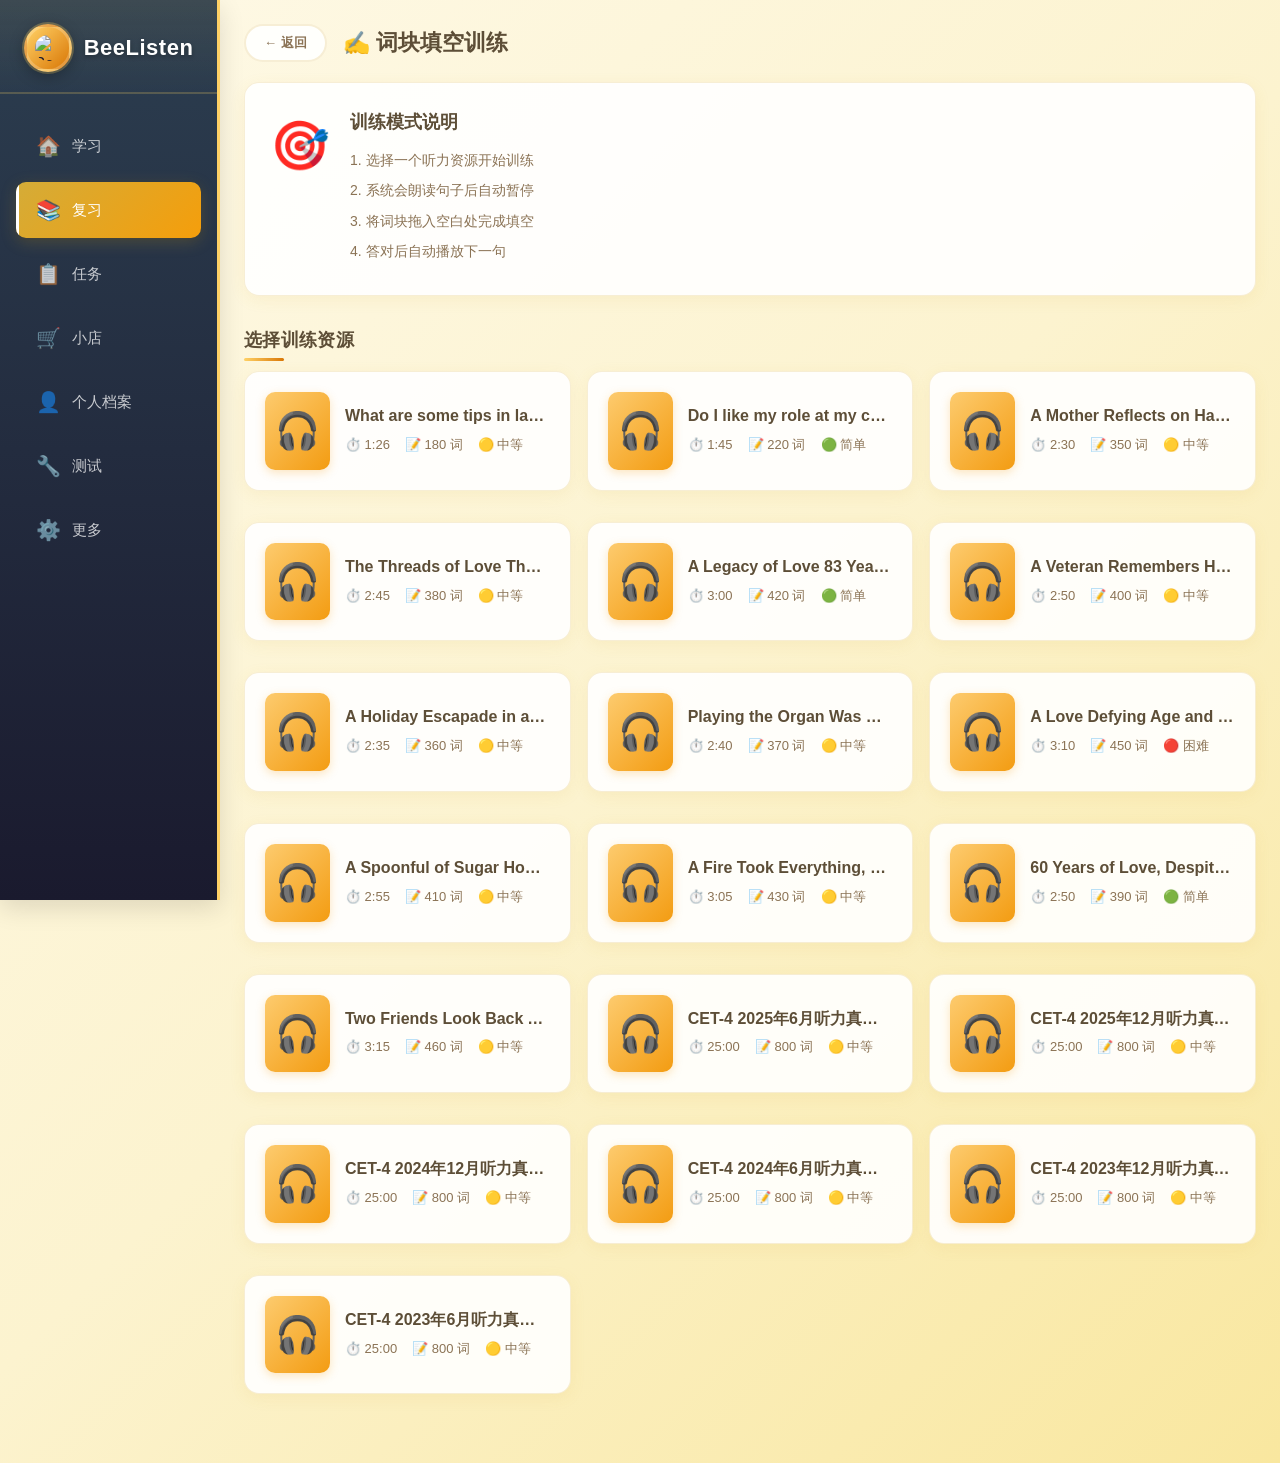
==== commit c7362c90: "feat: 添加听力资源文件并恢复本地路径 - 移除 .gitignore 中对听力资源的忽略 - 恢复音频和字幕文件为本地路径 - 删除 CDN 配置文件 - 添加所有听力资源文件到仓库" ====
--- a/word-fill-training.html
+++ b/word-fill-training.html
@@ -84,6 +84,12 @@
                             <div class="training-progress-filled" id="progressFilled"></div>
                         </div>
                         <span id="timeDisplay">0:00 / 0:00</span>
+                        <div class="volume-control">
+                            <button id="volumeBtn" class="volume-btn" title="音量">
+                                <i class="ph ph-speaker-high"></i>
+                            </button>
+                            <input type="range" id="volumeSlider" class="volume-slider" min="0" max="100" value="100">
+                        </div>
                     </div>
                 </div>
                 
--- a/css/training.css
+++ b/css/training.css
@@ -1938,3 +1938,105 @@
         box-shadow: 0 0 0 8px rgba(52, 211, 153, 0);
     }
 }
+
+/* ========================================
+   音量控制样式
+   ======================================== */
+.volume-control {
+    display: flex;
+    align-items: center;
+    gap: 8px;
+    margin-left: 12px;
+    padding-left: 12px;
+    border-left: 1px solid rgba(0, 0, 0, 0.1);
+}
+
+.volume-btn {
+    width: 36px;
+    height: 36px;
+    display: flex;
+    align-items: center;
+    justify-content: center;
+    background: rgba(255, 255, 255, 0.8);
+    border: 1px solid rgba(0, 0, 0, 0.1);
+    border-radius: 50%;
+    cursor: pointer;
+    transition: all 0.2s ease;
+    color: #666;
+}
+
+.volume-btn:hover {
+    background: #FFD166;
+    color: #000;
+    border-color: #d4ac38;
+}
+
+.volume-btn i {
+    font-size: 18px;
+}
+
+.volume-slider {
+    width: 80px;
+    height: 6px;
+    -webkit-appearance: none;
+    appearance: none;
+    background: linear-gradient(to right, #FFD166 0%, #FFD166 100%);
+    border-radius: 3px;
+    cursor: pointer;
+    transition: width 0.2s ease;
+}
+
+.volume-slider::-webkit-slider-thumb {
+    -webkit-appearance: none;
+    appearance: none;
+    width: 16px;
+    height: 16px;
+    background: linear-gradient(135deg, #d97706 0%, #b45309 100%);
+    border-radius: 50%;
+    cursor: pointer;
+    box-shadow: 0 2px 6px rgba(0, 0, 0, 0.2);
+    transition: transform 0.2s ease;
+}
+
+.volume-slider::-webkit-slider-thumb:hover {
+    transform: scale(1.2);
+}
+
+.volume-slider::-moz-range-thumb {
+    width: 16px;
+    height: 16px;
+    background: linear-gradient(135deg, #d97706 0%, #b45309 100%);
+    border-radius: 50%;
+    cursor: pointer;
+    border: none;
+    box-shadow: 0 2px 6px rgba(0, 0, 0, 0.2);
+}
+
+.volume-control:hover .volume-slider {
+    width: 100px;
+}
+
+.error-message {
+    text-align: center;
+    padding: 40px 20px;
+    background: linear-gradient(135deg, #fef3c7 0%, #fde68a 100%);
+    border-radius: 16px;
+    border: 2px solid #d4ac38;
+}
+
+.error-message .error-icon {
+    font-size: 48px;
+    margin-bottom: 16px;
+}
+
+.error-message h3 {
+    font-size: 20px;
+    color: #92400e;
+    margin-bottom: 8px;
+}
+
+.error-message p {
+    font-size: 14px;
+    color: #666;
+    margin-bottom: 20px;
+}
